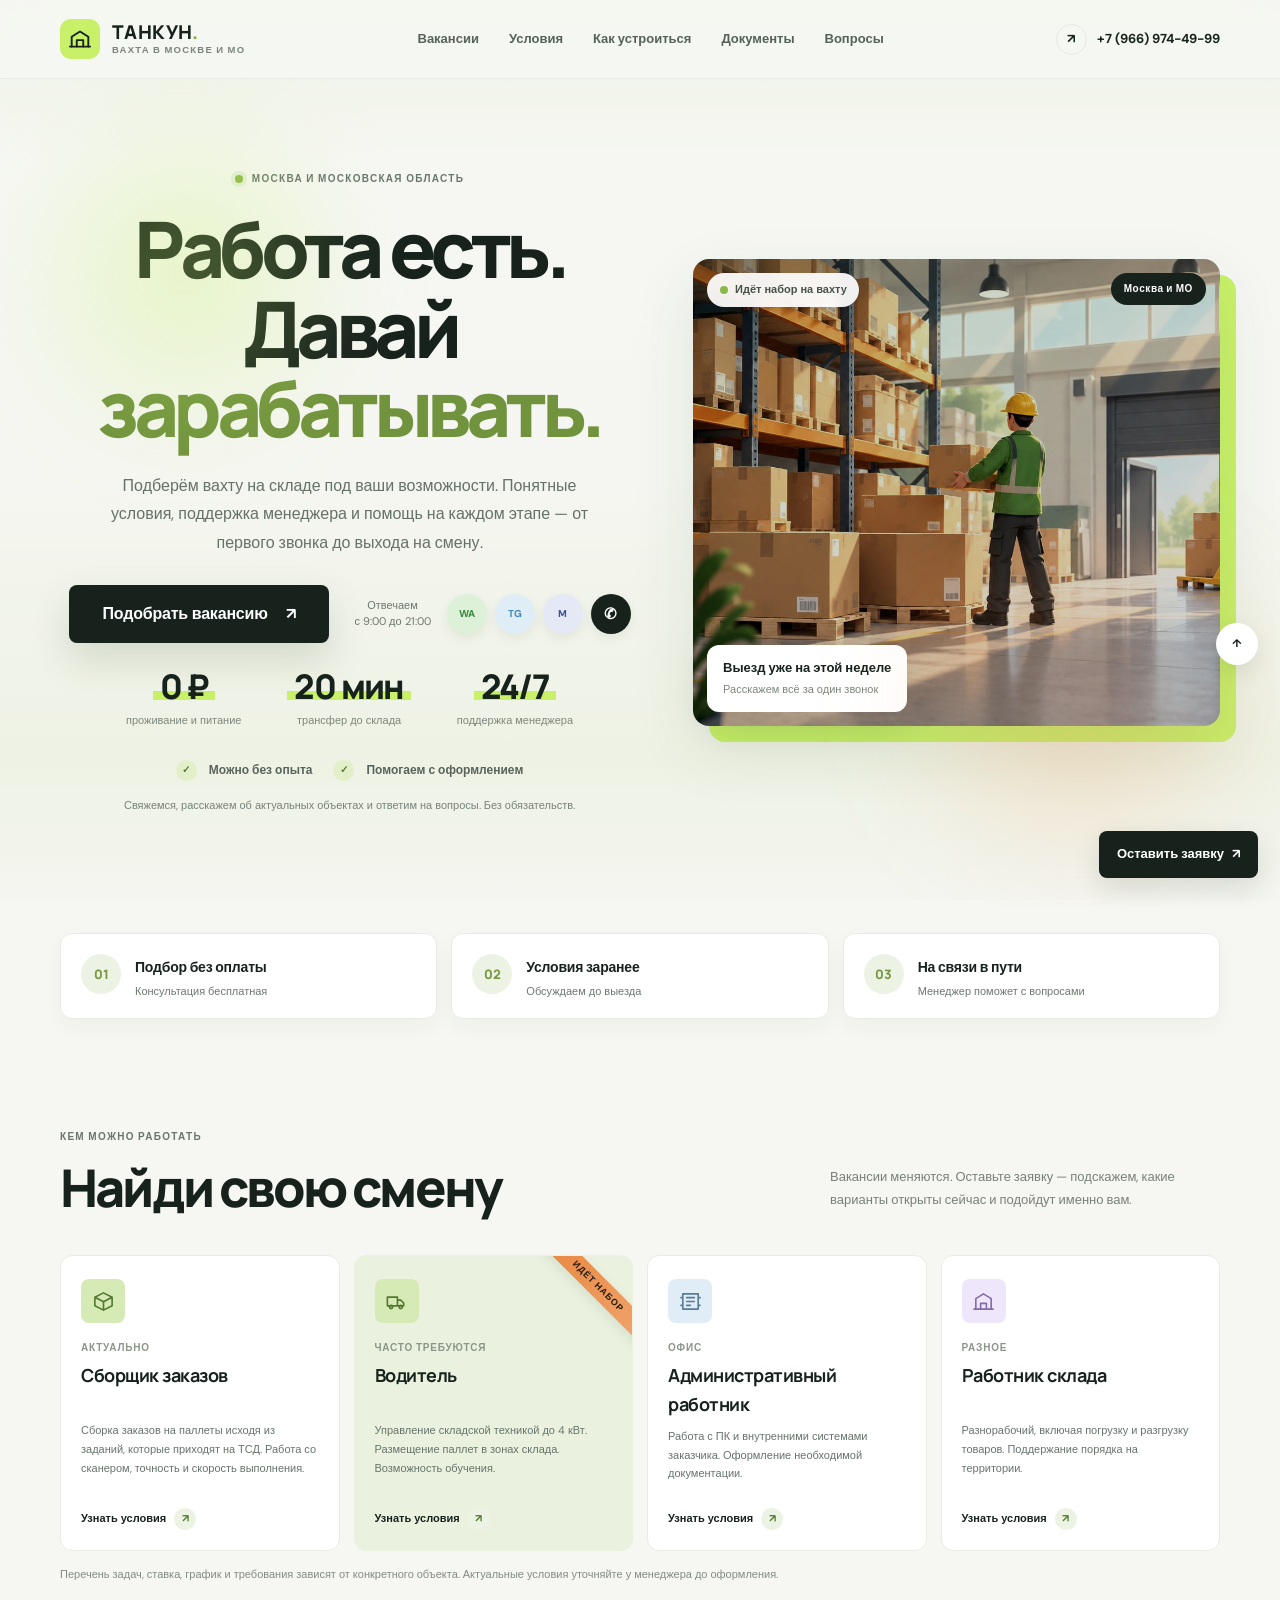
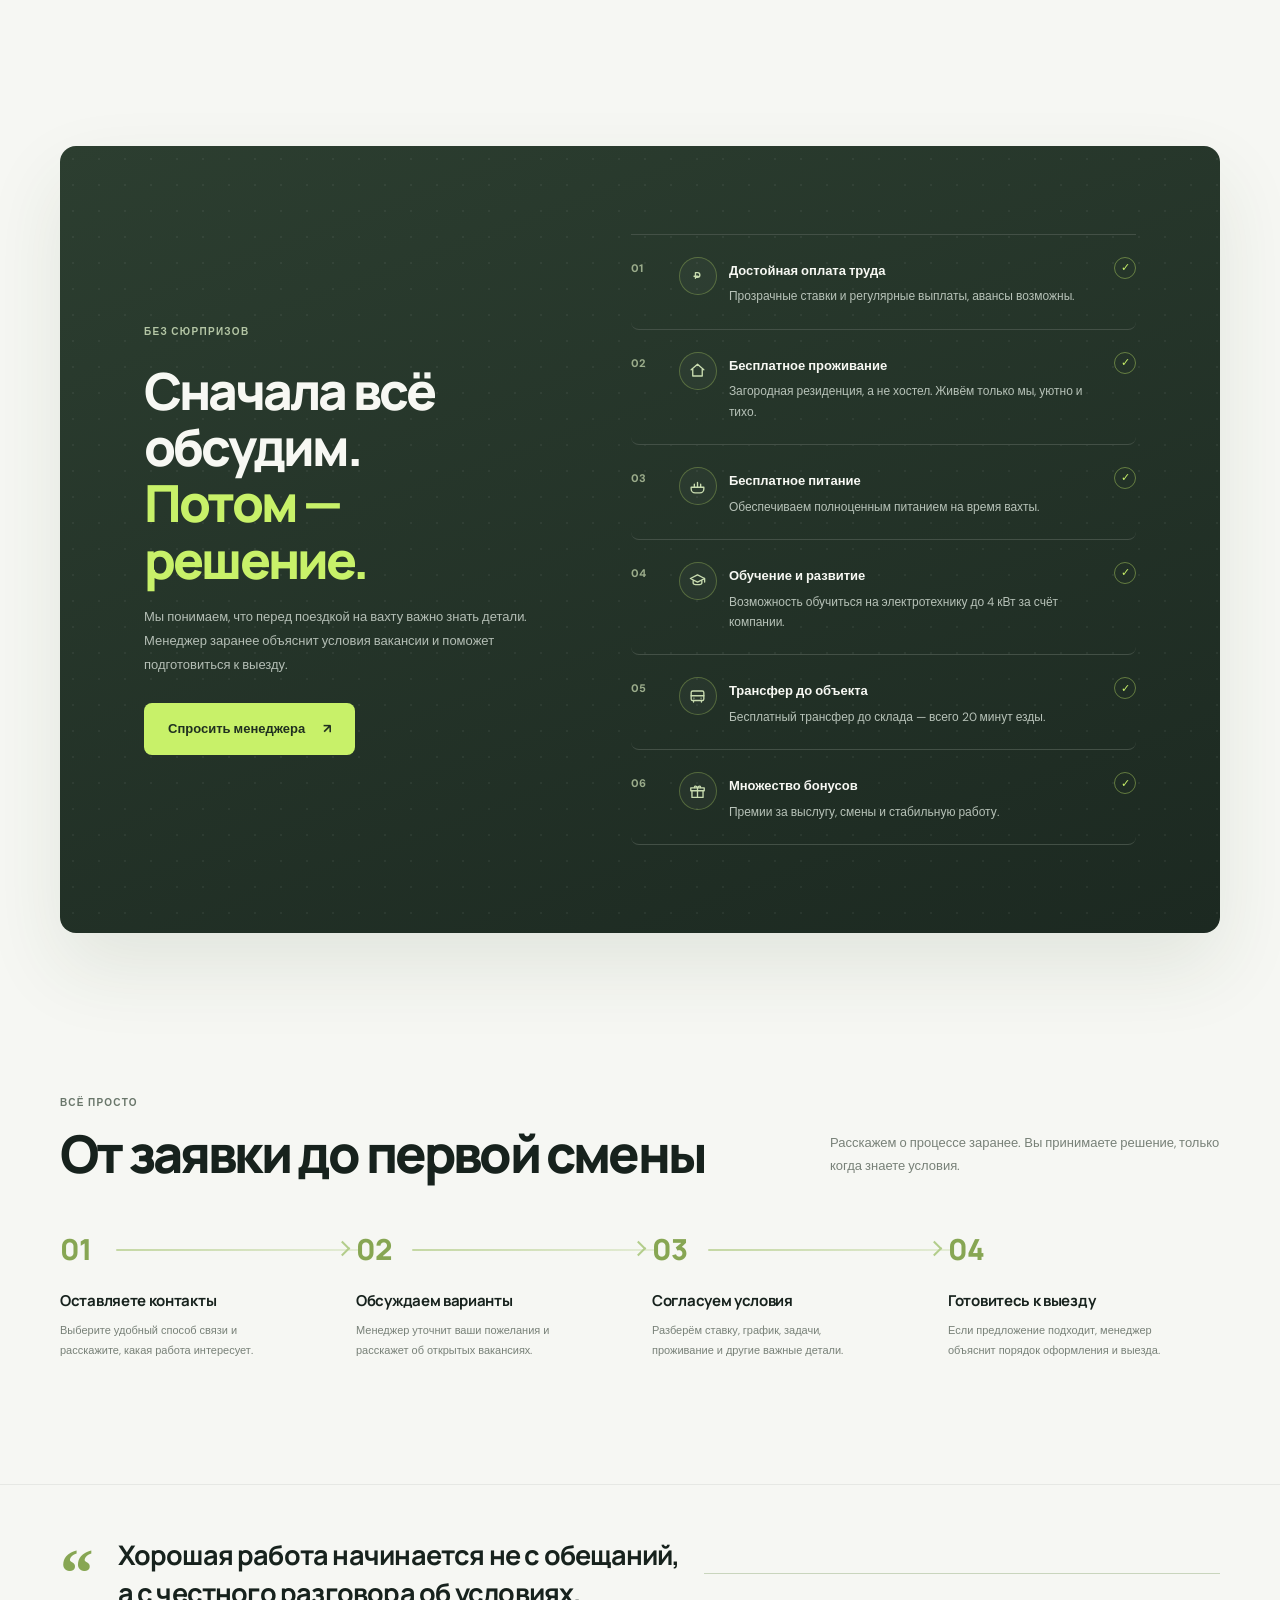
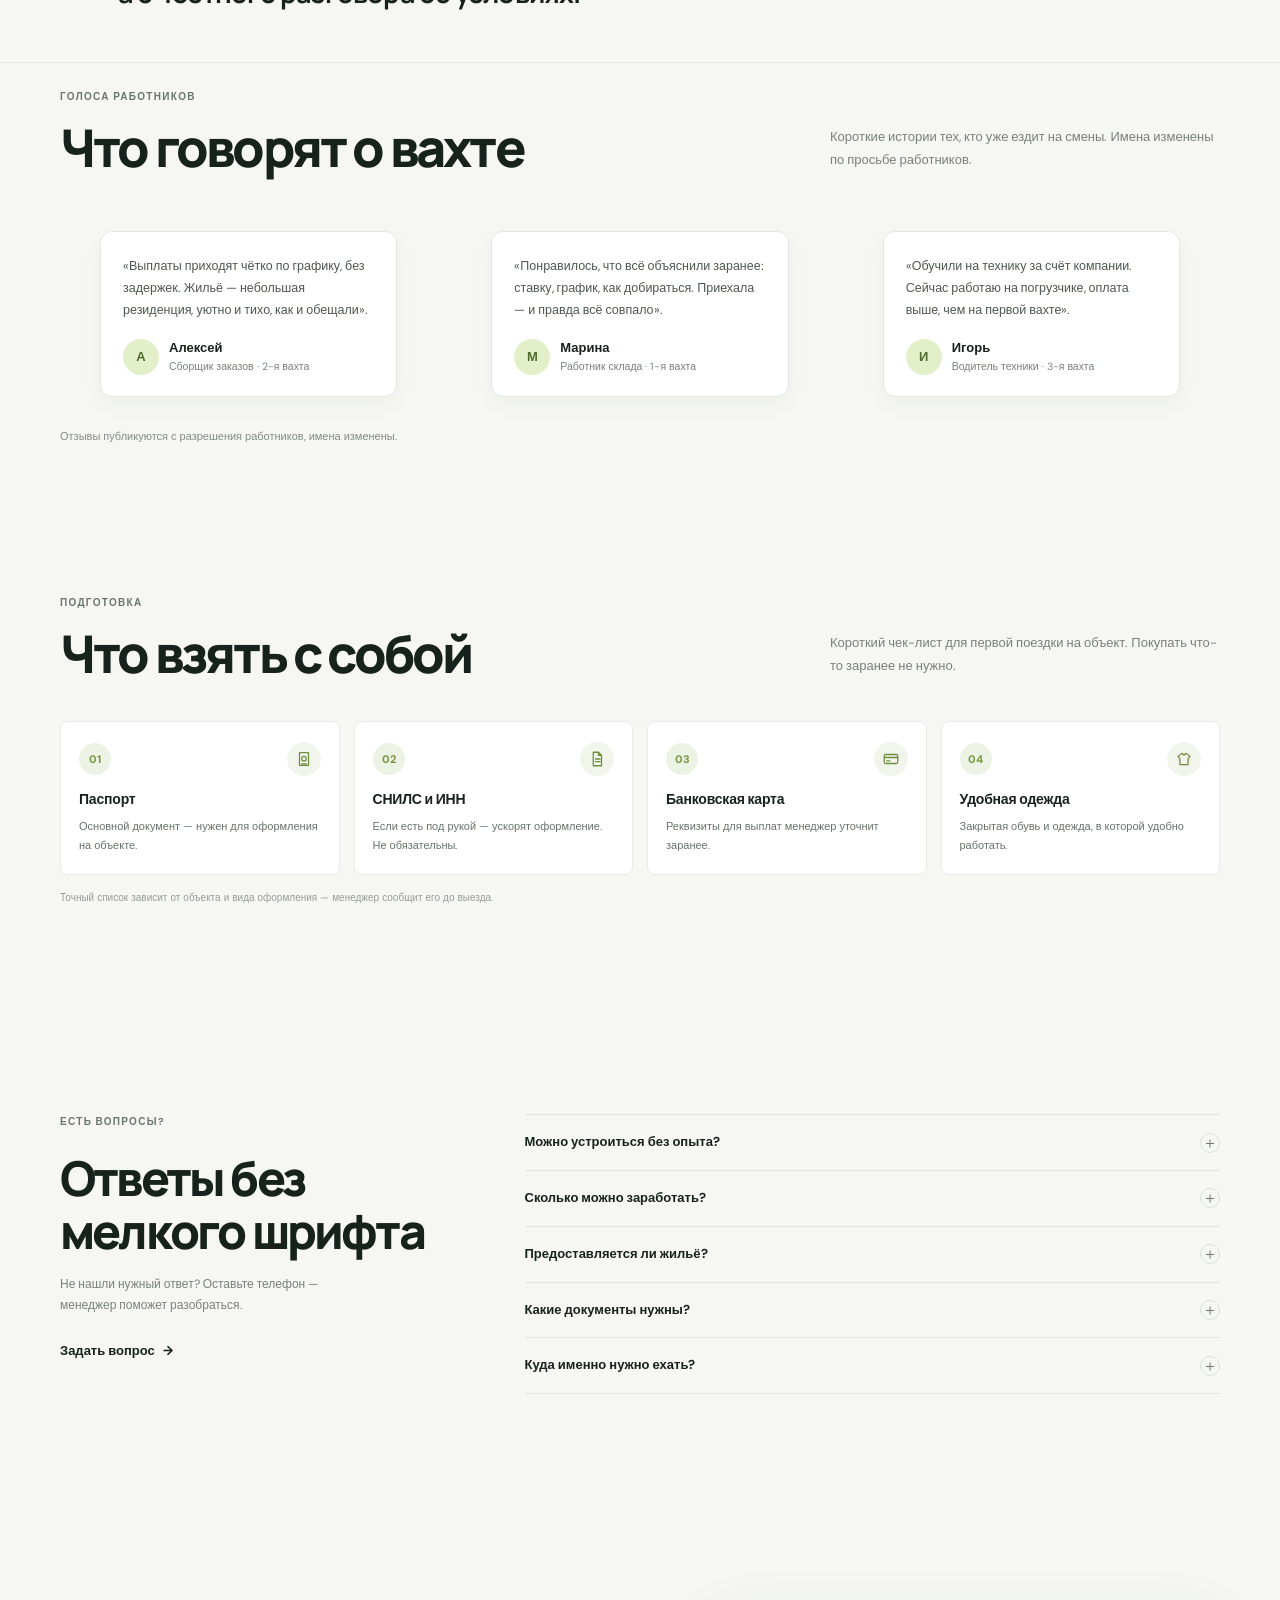
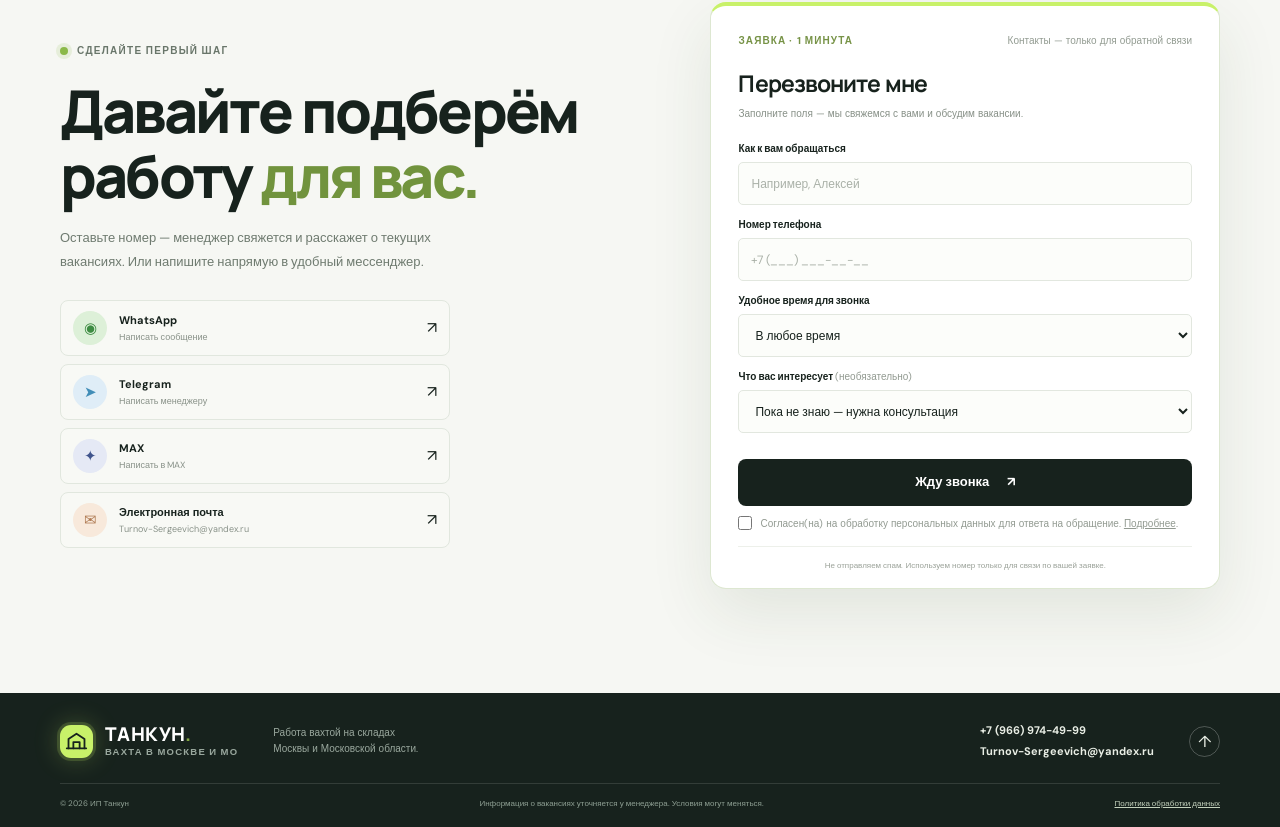
==== index.html @ 9c645d0c "Add files via upload" ====
<!doctype html>
<html lang="ru">
<head>
  <meta charset="utf-8">
  <meta name="viewport" content="width=device-width, initial-scale=1">
  <meta name="theme-color" content="#f6f7f3">
  <meta name="description" content="Работа вахтой на складах Москвы и Московской области. Узнайте актуальные вакансии, график и условия у менеджера.">
  <title>Работа вахтой на складах Москвы и области — ИП Танкун</title>
  <meta property="og:title" content="Работа вахтой на складах Москвы и области — ИП Танкун">
  <meta property="og:description" content="Подберём вахту на складе под ваши возможности. Понятные условия, поддержка менеджера. Оставьте заявку за минуту.">
  <meta property="og:image" content="img/polza-960.jpg">
  <meta property="og:type" content="website">
  <meta name="twitter:card" content="summary_large_image">
  <meta property="og:locale" content="ru_RU">
  <link rel="preconnect" href="https://fonts.googleapis.com">
  <link rel="preconnect" href="https://fonts.gstatic.com" crossorigin>
  <link href="https://fonts.googleapis.com/css2?family=DM+Sans:wght@400;500;600;700;800&family=Manrope:wght@400;500;600;700;800&display=swap" rel="stylesheet">
  <link rel="icon" href="favicon.svg" type="image/svg+xml">
  <link rel="stylesheet" href="styles.css">
  <script src="config.js" defer></script>
  <script src="app.js" defer></script>
</head>
<body>
  <a class="skip-link" href="#main">Перейти к содержанию</a>
  <div class="offline-banner" id="offlineBanner" role="status" hidden>Нет подключения к интернету. Черновик заявки сохранится — проверьте связь.</div>
  <header class="site-header" id="top">
    <div class="wrap header-inner">
      <a class="brand" href="#top" aria-label="Танкун — главная"><span class="brand-mark" aria-hidden="true"><svg viewBox="0 0 36 36"><path d="M6.5 28.5V15L18 7.5 29.5 15v13.5"/><path d="M13.5 28.5v-9h9v9"/><path d="M4 28.5h28"/></svg></span><span><span class="brand-name">ТАНКУН<span class="brand-dot">.</span></span><small>Вахта в Москве и МО</small></span></a>
      <nav class="main-nav" id="mainNav" aria-label="Основное меню"><a href="#jobs">Вакансии</a><a href="#conditions">Условия</a><a href="#steps">Как устроиться</a><a href="#docs">Документы</a><a href="#faq">Вопросы</a><span class="nav-slide" aria-hidden="true"></span></nav>
      <a class="header-phone" data-contact="phoneLink" href="#apply"><span class="phone-icon" aria-hidden="true">↗</span><span data-contact="phoneText">Связаться с нами</span></a>
      <button class="menu-toggle" type="button" aria-label="Открыть меню" aria-expanded="false" aria-controls="mainNav"><span></span><span></span></button>
    </div>
  </header>

  <main id="main">
    <section class="hero section-pad">
      <div class="wrap hero-grid">
        <div class="hero-copy">
          <p class="eyebrow"><span class="live-dot"></span> Москва и Московская область</p>
          <h1>Работа есть.<br>Давай <span class="highlight">зарабатывать.</span></h1>
          <p class="hero-lede">Подберём вахту на складе под ваши возможности. Понятные условия, поддержка менеджера и помощь на каждом этапе — от первого звонка до выхода на смену.</p>
          <div class="hero-actions"><a class="button button-dark hero-cta" href="#apply">Подобрать вакансию <span aria-hidden="true">↗</span></a><div class="hero-quick"><span class="quick-caption">Отвечаем<br>с 9:00 до 21:00</span><div class="quick-icons"><a class="quick-btn quick-wa" data-contact="whatsappLink" href="#apply" target="_blank" rel="noopener" aria-label="Написать в WhatsApp">WA</a><a class="quick-btn quick-tg" data-contact="telegramLink" href="#apply" target="_blank" rel="noopener" aria-label="Написать в Telegram">TG</a><a class="quick-btn quick-max" data-contact="maxLink" href="#apply" target="_blank" rel="noopener" aria-label="Написать в MAX">M</a><a class="quick-btn quick-phone" data-contact="phoneLink" href="#apply" aria-label="Позвонить">✆</a></div></div></div>
          <div class="hero-stats" role="list"><span class="stat" role="listitem"><b>0 ₽</b><small>проживание и питание</small></span><span class="stat" role="listitem"><b>20 мин</b><small>трансфер до склада</small></span><span class="stat" role="listitem"><b>24/7</b><small>поддержка менеджера</small></span></div>
          <div class="hero-points"><span><i aria-hidden="true">✓</i> Можно без опыта</span><span><i aria-hidden="true">✓</i> Помогаем с оформлением</span></div>
          <div class="hero-note">Свяжемся, расскажем об актуальных объектах и ответим на вопросы. Без обязательств.</div>
        </div>
        <div class="hero-art" aria-label="Фото склада">
          <img src="img/polza-960.jpg" alt="Склад и рабочая зона" width="960" height="850" loading="eager">
          <span class="art-chip"><i aria-hidden="true"></i> Идёт набор на вахту</span>
          <span class="art-tag">Москва и МО</span>
          <span class="art-card"><b>Выезд уже на этой неделе</b><small>Расскажем всё за один звонок</small></span>
        </div>
      </div>
    </section>

    <section class="trust-strip" aria-label="Важная информация"><div class="wrap trust-grid">
      <article class="trust-card"><span class="trust-no">01</span><div class="trust-body"><b>Подбор без оплаты</b><small>Консультация бесплатная</small></div></article>
      <article class="trust-card"><span class="trust-no">02</span><div class="trust-body"><b>Условия заранее</b><small>Обсуждаем до выезда</small></div></article>
      <article class="trust-card"><span class="trust-no">03</span><div class="trust-body"><b>На связи в пути</b><small>Менеджер поможет с вопросами</small></div></article>
    </div></section>

    <section class="jobs section-pad" id="jobs"><div class="wrap"><div class="section-heading reveal"><div><p class="eyebrow">Кем можно работать</p><h2>Найди свою смену</h2></div><p>Вакансии меняются. Оставьте заявку — подскажем, какие варианты открыты сейчас и подойдут именно вам.</p></div>
      <div class="job-grid">
        <article class="job-card reveal"><div class="job-icon icon-green"><svg viewBox="0 0 24 24" aria-hidden="true"><path d="M3 7.5 12 3l9 4.5v9L12 21l-9-4.5zM3 7.5l9 4.8 9-4.8M12 12.3V21"/></svg></div><span class="job-label">Актуально</span><h3>Сборщик заказов</h3><p>Сборка заказов на паллеты исходя из заданий, которые приходят на ТСД. Работа со сканером, точность и скорость выполнения.</p><a href="#apply" class="job-link">Узнать условия <span aria-hidden="true">↗</span></a></article>
        <article class="job-card job-featured reveal"><span class="job-ribbon" aria-hidden="true">Идёт набор</span><div class="job-icon icon-green"><svg viewBox="0 0 24 24" aria-hidden="true"><path d="M2.5 7.5H13v9H2.5zM13 10.5h3.4l3.1 3.1v2.9H13"/><circle cx="6.3" cy="17.7" r="1.7"/><circle cx="16.4" cy="17.7" r="1.7"/></svg></div><span class="job-label">Часто требуются</span><h3>Водитель</h3><p>Управление складской техникой до 4 кВт. Размещение паллет в зонах склада. Возможность обучения.</p><a href="#apply" class="job-link">Узнать условия <span aria-hidden="true">↗</span></a></article>
        <article class="job-card reveal"><div class="job-icon icon-blue"><svg viewBox="0 0 24 24" aria-hidden="true"><path d="M4 4h16v16H4zM8 8h8M8 12h8M8 16h4M2 8h2M2 16h2M20 8h2M20 16h2"/></svg></div><span class="job-label">Офис</span><h3>Административный работник</h3><p>Работа с ПК и внутренними системами заказчика. Оформление необходимой документации.</p><a href="#apply" class="job-link">Узнать условия <span aria-hidden="true">↗</span></a></article>
        <article class="job-card reveal"><div class="job-icon icon-lilac"><svg viewBox="0 0 24 24" aria-hidden="true"><path d="M4 20V9l8-5 8 5v11M2 20h20M9 20v-6h6v6"/></svg></div><span class="job-label">Разное</span><h3>Работник склада</h3><p>Разнорабочий, включая погрузку и разгрузку товаров. Поддержание порядка на территории.</p><a href="#apply" class="job-link">Узнать условия <span aria-hidden="true">↗</span></a></article>
      </div><p class="fine-print">Перечень задач, ставка, график и требования зависят от конкретного объекта. Актуальные условия уточняйте у менеджера до оформления.</p>
    </div></section>

    <section class="conditions section-pad" id="conditions"><div class="wrap conditions-grid"><div class="conditions-copy"><p class="eyebrow">Без сюрпризов</p><h2>Сначала всё обсудим.<br><span class="highlight">Потом — решение.</span></h2><p>Мы понимаем, что перед поездкой на вахту важно знать детали. Менеджер заранее объяснит условия вакансии и поможет подготовиться к выезду.</p><a class="button button-light" href="#apply">Спросить менеджера <span aria-hidden="true">↗</span></a></div><div class="conditions-list reveal"><div class="condition-row"><span class="condition-number">01</span><span class="condition-ic" aria-hidden="true"><svg viewBox="0 0 24 24"><path d="M9.4 15.6V8.4h2.7a2.9 2.9 0 0 1 0 5.8H9.4M7.6 13h4.9"/></svg></span><div><b>Достойная оплата труда</b><p>Прозрачные ставки и регулярные выплаты, авансы возможны.</p></div><span class="condition-check">✓</span></div><div class="condition-row"><span class="condition-number">02</span><span class="condition-ic" aria-hidden="true"><svg viewBox="0 0 24 24"><path d="M4 11 12 4l8 7M6 10v9h12v-9"/></svg></span><div><b>Бесплатное проживание</b><p>Загородная резиденция, а не хостел. Живём только мы, уютно и тихо.</p></div><span class="condition-check">✓</span></div><div class="condition-row"><span class="condition-number">03</span><span class="condition-ic" aria-hidden="true"><svg viewBox="0 0 24 24"><path d="M4 13h16v2a5 5 0 0 1-5 5H9a5 5 0 0 1-5-5zM8 13V9M12 13V7M16 13V9"/></svg></span><div><b>Бесплатное питание</b><p>Обеспечиваем полноценным питанием на время вахты.</p></div><span class="condition-check">✓</span></div><div class="condition-row"><span class="condition-number">04</span><span class="condition-ic" aria-hidden="true"><svg viewBox="0 0 24 24"><path d="M3 9.5 12 5l9 4.5-9 4.5zM6.5 11.5V15c0 1.2 2.5 2.3 5.5 2.3s5.5-1.1 5.5-2.3v-3.5M21 9.5V14"/></svg></span><div><b>Обучение и развитие</b><p>Возможность обучиться на электротехнику до 4 кВт за счёт компании.</p></div><span class="condition-check">✓</span></div><div class="condition-row"><span class="condition-number">05</span><span class="condition-ic" aria-hidden="true"><svg viewBox="0 0 24 24"><rect x="4" y="5" width="16" height="12" rx="2"/><path d="M4 11h16M7 17v2M17 17v2M7.5 14h.01M16.5 14h.01"/></svg></span><div><b>Трансфер до объекта</b><p>Бесплатный трансфер до склада — всего 20 минут езды.</p></div><span class="condition-check">✓</span></div><div class="condition-row"><span class="condition-number">06</span><span class="condition-ic" aria-hidden="true"><svg viewBox="0 0 24 24"><path d="M5 11h14v8.5H5zM3.5 7.5h17V11h-17zM12 7.5V19.5M8.5 7.5C7.2 5 10.5 4 12 7.5M15.5 7.5C16.8 5 13.5 4 12 7.5"/></svg></span><div><b>Множество бонусов</b><p>Премии за выслугу, смены и стабильную работу.</p></div><span class="condition-check">✓</span></div></div></div></section>

    <section class="steps section-pad" id="steps"><div class="wrap"><div class="section-heading reveal"><div><p class="eyebrow">Всё просто</p><h2>От заявки до первой смены</h2></div><p>Расскажем о процессе заранее. Вы принимаете решение, только когда знаете условия.</p></div><div class="steps-grid"><article class="reveal"><span class="step-no">01</span><h3>Оставляете контакты</h3><p>Выберите удобный способ связи и расскажите, какая работа интересует.</p></article><article class="reveal"><span class="step-no">02</span><h3>Обсуждаем варианты</h3><p>Менеджер уточнит ваши пожелания и расскажет об открытых вакансиях.</p></article><article class="reveal"><span class="step-no">03</span><h3>Согласуем условия</h3><p>Разберём ставку, график, задачи, проживание и другие важные детали.</p></article><article class="reveal"><span class="step-no">04</span><h3>Готовитесь к выезду</h3><p>Если предложение подходит, менеджер объяснит порядок оформления и выезда.</p></article></div></div></section>

    <section class="quote-band"><div class="wrap quote-inner reveal"><span class="quote-mark">“</span><p>Хорошая работа начинается не с обещаний,<br>а с честного разговора об условиях.</p><span class="quote-line"></span></div></section>

    <section class="reviews" id="reviews"><div class="wrap"><div class="section-heading reveal"><div><p class="eyebrow">Голоса работников</p><h2>Что говорят о вахте</h2></div><p>Короткие истории тех, кто уже ездит на смены. Имена изменены по просьбе работников.</p></div>
      <div class="review-grid">
        <figure class="review-card reveal"><blockquote>«Выплаты приходят чётко по графику, без задержек. Жильё — небольшая резиденция, уютно и тихо, как и обещали».</blockquote><figcaption><span class="review-ava" aria-hidden="true">А</span><span><b>Алексей</b><small>Сборщик заказов · 2-я вахта</small></span></figcaption></figure>
        <figure class="review-card reveal"><blockquote>«Понравилось, что всё объяснили заранее: ставку, график, как добираться. Приехала — и правда всё совпало».</blockquote><figcaption><span class="review-ava" aria-hidden="true">М</span><span><b>Марина</b><small>Работник склада · 1-я вахта</small></span></figcaption></figure>
        <figure class="review-card reveal"><blockquote>«Обучили на технику за счёт компании. Сейчас работаю на погрузчике, оплата выше, чем на первой вахте».</blockquote><figcaption><span class="review-ava" aria-hidden="true">И</span><span><b>Игорь</b><small>Водитель техники · 3-я вахта</small></span></figcaption></figure>
      </div>
      <p class="fine-print">Отзывы публикуются с разрешения работников, имена изменены.</p>
    </div></section>

    <section class="docs section-pad" id="docs"><div class="wrap"><div class="section-heading reveal"><div><p class="eyebrow">Подготовка</p><h2>Что взять с собой</h2></div><p>Короткий чек-лист для первой поездки на объект. Покупать что-то заранее не нужно.</p></div>
      <div class="docs-grid">
        <article class="doc-item reveal"><div class="doc-head"><span class="doc-no">01</span><span class="doc-ic" aria-hidden="true"><svg viewBox="0 0 24 24"><path d="M6 3.5h12v17H6zM12 8.5a3 3 0 1 0 0 6 3 3 0 0 0 0-6M9 18.5h6"/></svg></span></div><b>Паспорт</b><p>Основной документ — нужен для оформления на объекте.</p></article>
        <article class="doc-item reveal"><div class="doc-head"><span class="doc-no">02</span><span class="doc-ic" aria-hidden="true"><svg viewBox="0 0 24 24"><path d="M7 3h7l4 4v14H7zM14 3v4h4M10 12h6M10 15.5h6"/></svg></span></div><b>СНИЛС и ИНН</b><p>Если есть под рукой — ускорят оформление. Не обязательны.</p></article>
        <article class="doc-item reveal"><div class="doc-head"><span class="doc-no">03</span><span class="doc-ic" aria-hidden="true"><svg viewBox="0 0 24 24"><rect x="3" y="6" width="18" height="12" rx="2"/><path d="M3 10h18M6.5 14.5h4"/></svg></span></div><b>Банковская карта</b><p>Реквизиты для выплат менеджер уточнит заранее.</p></article>
        <article class="doc-item reveal"><div class="doc-head"><span class="doc-no">04</span><span class="doc-ic" aria-hidden="true"><svg viewBox="0 0 24 24"><path d="M9 4.5 12 6.5l3-2L20 8.5 17.5 11.5V19.5H6.5V11.5L4 8.5z"/></svg></span></div><b>Удобная одежда</b><p>Закрытая обувь и одежда, в которой удобно работать.</p></article>
      </div><p class="docs-note">Точный список зависит от объекта и вида оформления — менеджер сообщит его до выезда.</p>
    </div></section>

    <section class="faq section-pad" id="faq"><div class="wrap faq-grid"><div class="faq-intro reveal"><p class="eyebrow">Есть вопросы?</p><h2>Ответы без мелкого шрифта</h2><p>Не нашли нужный ответ? Оставьте телефон — менеджер поможет разобраться.</p><a class="text-link" href="#apply">Задать вопрос <span aria-hidden="true">→</span></a></div><div class="faq-list">
      <details><summary>Можно устроиться без опыта?<span class="faq-plus"></span></summary><p>Для ряда складских вакансий опыт не обязателен. Требования зависят от позиции и объекта — менеджер подскажет актуальные варианты.</p></details>
      <details><summary>Сколько можно заработать?<span class="faq-plus"></span></summary><p>Доход зависит от вакансии, количества смен, графика и условий объекта. Перед оформлением попросите менеджера назвать ставку, порядок расчёта и возможные удержания.</p></details>
      <details><summary>Предоставляется ли жильё?<span class="faq-plus"></span></summary><p>Условия проживания отличаются на разных объектах. Уточните наличие жилья, стоимость и бытовые условия до согласия на вакансию.</p></details>
      <details><summary>Какие документы нужны?<span class="faq-plus"></span></summary><p>Список документов зависит от вида оформления и работодателя на объекте. Менеджер сообщит требования заранее — не отправляйте сканы документов неизвестным контактам.</p></details>
      <details><summary>Куда именно нужно ехать?<span class="faq-plus"></span></summary><p>Работа предлагается на складах Москвы и Московской области. Точный адрес, транспорт и место сбора сообщат до выезда.</p></details>
    </div></div></section>

    <section class="apply section-pad" id="apply"><div class="wrap apply-grid"><div class="apply-copy"><p class="eyebrow"><span class="live-dot"></span> Сделайте первый шаг</p><h2>Давайте подберём<br>работу <span class="highlight">для вас.</span></h2><p>Оставьте номер — менеджер свяжется и расскажет о текущих вакансиях. Или напишите напрямую в удобный мессенджер.</p><div class="direct-links"><a class="direct-link" data-contact="whatsappLink" href="#apply" target="_blank" rel="noopener"><span class="direct-icon whatsapp-icon" aria-hidden="true">◉</span><span><b>WhatsApp</b><small>Написать сообщение</small></span><span class="direct-arrow" aria-hidden="true">↗</span></a><a class="direct-link" data-contact="telegramLink" href="#apply" target="_blank" rel="noopener"><span class="direct-icon telegram-icon" aria-hidden="true">➤</span><span><b>Telegram</b><small>Написать менеджеру</small></span><span class="direct-arrow" aria-hidden="true">↗</span></a><a class="direct-link" data-contact="maxLink" href="#apply" target="_blank" rel="noopener"><span class="direct-icon max-icon" aria-hidden="true">✦</span><span><b>MAX</b><small>Написать в MAX</small></span><span class="direct-arrow" aria-hidden="true">↗</span></a><a class="direct-link" data-contact="emailLink" href="#apply"><span class="direct-icon email-icon" aria-hidden="true">✉</span><span><b>Электронная почта</b><small data-contact="emailText">Задать вопрос письмом</small></span><span class="direct-arrow" aria-hidden="true">↗</span></a></div></div>
      <div class="form-card"><div class="form-card-head"><span class="form-step">ЗАЯВКА · 1 МИНУТА</span><span class="secure-mark">Контакты — только для обратной связи</span></div><h3>Перезвоните мне</h3><p class="form-intro">Заполните поля — мы свяжемся с вами и обсудим вакансии.</p>
        <form id="leadForm" novalidate>
          <div class="honeypot" aria-hidden="true"><label for="website">Оставьте поле пустым</label><input id="website" name="website" tabindex="-1" autocomplete="off"></div>
          <label for="candidateName">Как к вам обращаться</label><input id="candidateName" name="name" type="text" placeholder="Например, Алексей" autocomplete="name" maxlength="80" required>
          <label for="candidatePhone">Номер телефона</label><input id="candidatePhone" name="phone" type="tel" placeholder="+7 (___) ___-__-__" autocomplete="tel" inputmode="tel" maxlength="24" required>
          <label for="candidateTime">Удобное время для звонка</label><select id="candidateTime" name="time"><option value="">В любое время</option><option>Утром (9:00–12:00)</option><option>Днём (12:00–18:00)</option><option>Вечером (18:00–21:00)</option></select>
          <label for="candidateJob">Что вас интересует <span>(необязательно)</span></label><select id="candidateJob" name="job"><option value="">Пока не знаю — нужна консультация</option><option>Сборщик заказов</option><option>Водитель</option><option>Административный работник</option><option>Работник склада</option><option>Другая вакансия</option></select>
          <div class="form-error" id="formError" role="alert" aria-live="polite"></div>
          <button class="button button-dark submit-button" type="submit">Жду звонка <span aria-hidden="true">↗</span></button>
          <label class="consent-check"><input type="checkbox" name="consent" required><span>Согласен(на) на обработку персональных данных для ответа на обращение. <a href="privacy.html" target="_blank" rel="noopener">Подробнее</a>.</span></label>
        </form><div class="form-success" id="formSuccess" role="status" tabindex="-1" hidden><span class="success-check" aria-hidden="true"><svg viewBox="0 0 28 28"><circle cx="14" cy="14" r="12"/><path d="M8.5 14.5 12 18l7.5-8"/></svg></span><h3>Спасибо за заявку!</h3><p>Заявка принята, менеджер свяжется с вами. При желании можете сразу связаться с нами удобным способом.</p><div class="success-actions"><a class="button button-dark" id="successWhatsApp" href="#apply" target="_blank" rel="noopener">Отправить в WhatsApp <span aria-hidden="true">↗</span></a><a class="text-link" id="successEmail" href="#apply">Отправить по почте <span aria-hidden="true">→</span></a></div></div>
        <div class="form-footnote">Не отправляем спам. Используем номер только для связи по вашей заявке.</div></div>
    </div></section>
  </main>
  <footer class="footer"><div class="wrap footer-main"><a class="brand footer-brand" href="#top"><span class="brand-mark"><svg viewBox="0 0 36 36" aria-hidden="true"><path d="M6.5 28.5V15L18 7.5 29.5 15v13.5"/><path d="M13.5 28.5v-9h9v9"/><path d="M4 28.5h28"/></svg></span><span><span class="brand-name">ТАНКУН<span class="brand-dot">.</span></span><small>Вахта в Москве и МО</small></span></a><p>Работа вахтой на складах<br>Москвы и Московской области.</p><div class="footer-contacts"><span class="footer-contact-row"><a data-contact="phoneLink" href="#apply"><span data-contact="phoneText">Связаться с нами</span></a><button type="button" class="copy-btn" data-copy="phone" hidden aria-label="Скопировать телефон">Копировать</button></span><span class="footer-contact-row"><a data-contact="emailLink" href="#apply"><span data-contact="emailText">Написать нам</span></a><button type="button" class="copy-btn" data-copy="email" hidden aria-label="Скопировать адрес почты">Копировать</button></span></div><a class="back-top" href="#top" aria-label="Наверх">↑</a></div><div class="wrap footer-bottom"><span>© <span id="year"></span> ИП Танкун</span><span>Информация о вакансиях уточняется у менеджера. Условия могут меняться.</span><a href="privacy.html">Политика обработки данных</a></div></footer>
  <nav class="mobile-bar" aria-label="Быстрая связь"><a data-contact="whatsappLink" href="#apply" target="_blank" rel="noopener" aria-label="Написать в WhatsApp">WA</a><a data-contact="maxLink" href="#apply" target="_blank" rel="noopener" aria-label="Написать в MAX">MAX</a><a class="mobile-call" href="#apply">Оставить заявку <span aria-hidden="true">↗</span></a><a data-contact="telegramLink" href="#apply" target="_blank" rel="noopener" aria-label="Написать в Telegram">TG</a></nav>
  <aside class="float-widget" aria-label="Быстрые действия"><a class="float-btn float-top" href="#top" aria-label="Наверх">↑</a><a class="float-btn float-wa" data-float="whatsapp" data-contact="whatsappLink" href="#apply" target="_blank" rel="noopener" aria-label="Написать в WhatsApp">WA</a><a class="float-btn float-tg" data-float="telegram" data-contact="telegramLink" href="#apply" target="_blank" rel="noopener" aria-label="Написать в Telegram">TG</a><a class="float-btn float-max" data-float="max" data-contact="maxLink" href="#apply" target="_blank" rel="noopener" aria-label="Написать в MAX">MAX</a><a class="float-cta" href="#apply">Оставить заявку <span aria-hidden="true">↗</span></a></aside>
</body>
</html>
---- styles.css ----
:root{--ink:#17221d;--muted:#68736c;--paper:#f6f7f3;--white:#fff;--line:#e3e8e0;--green:#c8f169;--green-deep:#426625;--orange:#f1a46d;--blue:#a7c7e8;--lilac:#cfb8f4;--font:'DM Sans',Arial,sans-serif;--display:'Manrope','DM Sans',Arial,sans-serif;--wrap:1160px;--r-s:8px;--r-m:12px;--r-l:16px;--sec:104px;--shadow-sm:0 8px 22px #1e30210a;--shadow-md:0 16px 36px #1e302114;--shadow-lg:0 24px 64px #2c442119}
*{box-sizing:border-box}html{scroll-behavior:smooth;scroll-padding-top:88px}:focus-visible{outline:2px solid #5f7f3a;outline-offset:2px;border-radius:2px}body{margin:0;background:#f6f7f3 linear-gradient(180deg,#edf2e2 0%,#f6f7f3 18%,#f5f6f1 52%,#eef2e4 84%,#f4f5f0 100%) fixed;color:var(--ink);font-family:var(--font);font-size:16px;line-height:1.6;-webkit-font-smoothing:antialiased}a{color:inherit;text-decoration:none}button,input,select{font:inherit}.wrap{width:min(calc(100% - 56px),var(--wrap));margin-inline:auto}.skip-link{position:absolute;top:-100px;left:12px;background:#fff;padding:12px;z-index:99}.skip-link:focus{top:12px}.site-header{position:sticky;z-index:20;top:0;background:rgba(246,247,243,.93);backdrop-filter:blur(14px);border-bottom:1px solid rgba(23,34,29,.06)}.header-inner{height:78px;display:flex;align-items:center;justify-content:space-between;gap:30px}.brand{display:inline-flex;align-items:center;gap:10px;font:800 21px/1 var(--display);letter-spacing:-1.2px;flex:none}.brand>span:last-child{display:flex;flex-direction:column}.brand small{margin-top:5px;color:var(--muted);font:500 9px/1 var(--font);letter-spacing:.09em;text-transform:uppercase}.brand-dot{color:#83a642}.brand-mark{width:38px;height:38px;display:grid;place-items:center;border-radius:12px;background:var(--green)}.brand-mark svg{width:29px;fill:var(--ink)}.main-nav{display:flex;gap:30px;color:#566159;font-size:13px;font-weight:600;position:relative}.main-nav a:hover,.text-link:hover{color:#668a38}.header-phone{display:flex;align-items:center;gap:10px;font-size:13px;font-weight:700}.phone-icon{width:31px;height:31px;border:1px solid var(--line);border-radius:50%;display:grid;place-items:center}.menu-toggle{display:none}.section-pad{padding:var(--sec) 0}.hero{padding:82px 0 83px;overflow:hidden}.hero-grid{display:grid;grid-template-columns:1fr .91fr;gap:54px;align-items:center}.hero-copy{padding:10px 0}.eyebrow{display:flex;align-items:center;gap:9px;color:#69766a;text-transform:uppercase;letter-spacing:.13em;font-size:10px;font-weight:800;margin:0 0 22px}.live-dot{width:8px;height:8px;border-radius:50%;background:#8bb949;box-shadow:0 0 0 4px rgba(139,185,73,.15)}h1,h2,h3,p{margin-top:0}h1,h2,h3{font-family:var(--display)}h1{font-size:clamp(49px,6.2vw,78px);line-height:1.02;letter-spacing:-5.5px;font-weight:800;margin:0 0 24px} .highlight{color:#71933d}.hero-lede{max-width:500px;color:#667168;font-size:16px;line-height:1.8;margin:0 0 27px}.hero-actions{display:flex;align-items:center;gap:25px;flex-wrap:wrap}.button{display:inline-flex;min-height:52px;align-items:center;justify-content:center;gap:18px;padding:0 24px;border-radius:var(--r-s);border:0;font-weight:700;font-size:13px;transition:transform .2s,background .2s;cursor:pointer}.button:hover{transform:translateY(-2px)}.button-dark{background:var(--ink);color:#fff}.button-dark:hover{background:#314238}.text-link{font-size:13px;font-weight:700}.text-link span{padding-left:5px}.hero-points{display:flex;gap:21px;flex-wrap:wrap;margin-top:30px;color:#58635b;font-size:12px;font-weight:600}.hero-points i{font-style:normal;color:#67893c;margin-right:5px}.hero-note{font-size:11px;color:#77827a;margin-top:16px}.hero-art{background:#e9eee4;border-radius:10px;padding:20px 21px 17px;position:relative;min-height:460px;isolation:isolate}.art-topline{display:flex;justify-content:space-between;align-items:center;color:#788278;font-size:9px;font-weight:800;letter-spacing:.11em}.art-status{background:#fff;padding:6px 10px;border-radius:30px;color:#596353;letter-spacing:0;font-size:10px}.art-status i{display:inline-block;width:6px;height:6px;border-radius:50%;background:#88bd50;margin-right:5px}.warehouse-scene{height:336px;position:relative;overflow:hidden;border-radius:6px;margin-top:18px;background:linear-gradient(160deg,#dae6d8 0%,#e9ece3 60%,#d6ded4 100%)}.sun{position:absolute;width:170px;height:170px;border-radius:50%;background:#f1c67d;opacity:.86;right:37px;top:32px}.warehouse-building{position:absolute;right:0;bottom:54px;width:82%;height:182px;background:#c2d0c2;clip-path:polygon(9% 0,100% 0,100% 100%,0 100%,0 10%)}.roof{position:absolute;left:0;right:0;top:0;height:16px;background:#748878}.windows{position:absolute;left:13px;right:15px;top:33px;display:flex;gap:9px}.windows i{height:44px;flex:1;background:#a1b39f;border:4px solid #dae1d7}.loading-door{position:absolute;right:26px;bottom:0;width:86px;height:112px;background:#687b6d;border:8px solid #8fa18e}.shelf{position:absolute;z-index:2;left:20px;width:119px;height:115px;border-left:5px solid #657768;border-right:5px solid #657768;top:115px;display:flex;flex-direction:column;justify-content:space-between}.shelf:before,.shelf:after{content:'';position:absolute;left:-7px;right:-7px;height:5px;background:#657768}.shelf:before{top:0}.shelf:after{bottom:0}.shelf-a{left:20px}.shelf-b{left:153px;top:145px;transform:scale(.78);transform-origin:top left}.shelf i{position:relative;z-index:1;margin:0 7px;background:#c48c56;height:25px;box-shadow:25px 0 #d8ab70,55px 0 #b77d4c}.box{position:absolute;z-index:3;background:#bd8b55;border:2px solid rgba(94,64,39,.22);box-shadow:inset 0 9px rgba(255,255,255,.16)}.box-a{left:21px;bottom:59px;width:48px;height:43px}.box-b{left:75px;bottom:59px;width:52px;height:43px;background:#d2a46c}.box-c{left:245px;bottom:59px;width:44px;height:38px}.floor-line{position:absolute;height:52px;bottom:0;left:0;right:0;background:repeating-linear-gradient(165deg,#cdd5c9 0,#cdd5c9 2px,#d8dfd5 2px,#d8dfd5 14px)}.worker{position:absolute;z-index:4;bottom:49px;left:55%;width:78px;height:151px}.worker-head{position:absolute;width:28px;height:32px;background:#b8764f;border-radius:45% 45% 42% 42%;top:3px;left:27px}.worker-head:before{content:'';position:absolute;background:#e9bc50;width:37px;height:10px;left:-5px;top:-5px;border-radius:10px 10px 4px 4px}.worker-body{position:absolute;left:18px;top:32px;width:48px;height:72px;border-radius:13px 13px 5px 5px;background:#6c8b58;transform:skew(-4deg)}.worker-body:after{content:'';position:absolute;left:17px;top:0;height:60px;border-left:3px solid rgba(233,239,218,.65)}.worker-arm{position:absolute;z-index:2;left:0;top:42px;width:53px;height:13px;background:#b8764f;border-radius:10px;transform:rotate(-21deg)}.worker-leg{position:absolute;top:96px;width:17px;height:48px;border-radius:4px;background:#49584e}.leg-a{left:20px;transform:rotate(5deg)}.leg-b{left:44px;transform:rotate(-8deg)}.art-caption{position:relative;z-index:5;background:#fff;display:flex;align-items:center;gap:12px;padding:13px 14px;border-radius:7px;margin-top:-5px;box-shadow:0 12px 30px #1e302112}.caption-icon{width:34px;height:34px;border-radius:50%;background:var(--green);display:grid;place-items:center;font-size:18px}.art-caption b,.art-caption small{display:block}.art-caption b{font-size:12px}.art-caption small{font-size:10px;color:#879087;margin-top:2px}.caption-arrow{margin-left:auto;font-size:18px}.art-sticker{position:absolute;z-index:6;top:111px;right:-17px;width:84px;height:84px;display:grid;place-content:center;text-align:center;border-radius:50%;background:#f3b783;color:#4b372a;font:800 11px/1.35 var(--display);transform:rotate(10deg);box-shadow:0 4px 13px #373b2517}.section-heading{display:flex;justify-content:space-between;align-items:end;gap:50px;margin-bottom:39px}.section-heading .eyebrow{margin-bottom:14px}.section-heading h2,.conditions h2,.faq h2,.apply h2{font-size:clamp(34px,4.2vw,52px);line-height:1.1;letter-spacing:-2.8px;margin:0;font-weight:800}.section-heading>p{max-width:390px;margin:0 0 5px;color:#788178;font-size:13px;line-height:1.8}.jobs{padding-bottom:var(--sec)}.job-grid{display:grid;grid-template-columns:repeat(4,1fr);gap:14px}.job-card{position:relative;background:#fff;border:1px solid #e9ece5;border-radius:8px;padding:23px 20px 20px;min-height:248px;transition:transform .2s,box-shadow .2s}.job-card:hover{transform:translateY(-4px);box-shadow:var(--shadow-md)}.job-featured{background:#eaf2df;border-color:#eaf2df}.job-icon{height:42px;width:42px;display:grid;place-items:center;border-radius:10px;margin-bottom:17px}.job-icon svg{width:22px;stroke:currentColor;stroke-width:1.6;fill:none;stroke-linecap:round;stroke-linejoin:round}.icon-green{background:#d6eab6;color:#52792f}.icon-orange{background:#f9e5d5;color:#a76c3d}.icon-blue{background:#e0edf6;color:#5a7b98}.icon-lilac{background:#eee6fa;color:#856aa6}.job-label{font-size:9px;letter-spacing:.08em;text-transform:uppercase;color:#8b958a;font-weight:700}.job-card h3{font-size:18px;letter-spacing:-.5px;margin:5px 0 8px}.job-card p{font-size:11px;line-height:1.7;color:#67736b;margin:0 0 17px}.job-link{position:absolute;bottom:18px;font-size:11px;font-weight:700}.job-link span{margin-left:5px}.fine-print{margin:15px 0 0;font-size:10px;color:#959d94}.conditions{background:transparent;color:#f7f8f3;padding:58px 0}.conditions-grid{display:grid;grid-template-columns:.88fr 1.12fr;gap:90px;align-items:center;background:radial-gradient(rgba(255,255,255,.05) 1.2px,transparent 1.3px) 0 0/26px 26px,linear-gradient(160deg,#2c3e30,#1c2921);border-radius:var(--r-l);padding:88px 84px;box-shadow:0 34px 80px #2c442119;position:relative;overflow:hidden}.conditions-copy .eyebrow{color:#b4c6a5}.conditions h2{font-size:clamp(37px,4vw,53px);margin:0 0 18px}.conditions .highlight{color:var(--green)}.conditions-copy>p:not(.eyebrow){max-width:420px;color:#b4beb5;font-size:13px;line-height:1.85;margin:0 0 26px}.button-light{background:var(--green);color:#203020}.conditions-list{border-top:1px solid #435046}.condition-row{display:grid;grid-template-columns:36px 38px 1fr 22px;gap:12px;align-items:start;padding:18px 0;border-bottom:1px solid #435046}.condition-number{font-size:10px;color:#9bac8b;font-weight:800;padding-top:3px}.condition-ic{width:38px;height:38px;border-radius:50%;border:1px solid rgba(200,241,105,.28);display:grid;place-items:center;color:#c9dcb0;background:rgba(255,255,255,.03)}.condition-ic svg{width:19px;height:19px;fill:none;stroke:currentColor;stroke-width:1.7;stroke-linecap:round;stroke-linejoin:round}.condition-row b{font-size:13px}.condition-row p{margin:4px 0 0;color:#aeb9b0;font-size:11px;line-height:1.7}.condition-check{color:var(--green);font-size:14px}.steps{padding:var(--sec) 0 112px}.steps-grid{display:grid;grid-template-columns:repeat(4,1fr);gap:24px}.steps-grid article{position:relative;padding-top:13px}.step-no{font:800 29px/1 var(--display);letter-spacing:-1.5px;color:#87a653}.steps-grid article:not(:last-child)::before{content:"";position:absolute;top:27px;left:56px;right:-30px;height:2px;background:linear-gradient(90deg,#c5d8a4,#e4ecd6);border-radius:2px}.steps-grid article:not(:last-child)::after{content:"";position:absolute;top:21px;right:-16px;width:9px;height:9px;border-top:2px solid #b3cd8b;border-right:2px solid #b3cd8b;transform:rotate(45deg)}.steps-grid h3{font-size:15px;letter-spacing:-.3px;margin:22px 0 8px}.steps-grid p{color:#788178;font-size:11px;line-height:1.8;max-width:225px}.quote-band{background:transparent;border-block:1px solid rgba(23,34,29,.07);padding:51px 0}.quote-inner{display:flex;align-items:center;gap:24px}.quote-mark{color:#87a653;font:800 67px/.7 Georgia}.quote-inner p{font:700 clamp(19px,2.6vw,27px)/1.4 var(--display);letter-spacing:-.8px;max-width:720px;margin:0}.quote-line{height:1px;background:#c9d5bd;flex:1}.faq{padding:var(--sec) 0}.faq-grid{display:grid;grid-template-columns:.7fr 1.3fr;gap:90px}.faq-intro h2{font-size:clamp(35px,4vw,48px)}.faq-intro>p:not(.eyebrow){font-size:12px;color:#788178;line-height:1.8;margin:16px 0 20px;max-width:280px}.faq-list details{border-bottom:1px solid #dfe4dc}.faq-list details:first-child{border-top:1px solid #dfe4dc}.faq-list summary{cursor:pointer;list-style:none;padding:17px 0;display:flex;justify-content:space-between;align-items:center;gap:20px;font-size:13px;font-weight:700}.faq-list summary::-webkit-details-marker{display:none}.faq-plus{height:20px;width:20px;position:relative;flex:none;border:1px solid #dbe2d7;border-radius:50%}.faq-plus:before,.faq-plus:after{content:'';position:absolute;top:9px;left:5px;width:8px;height:1px;background:#6e7b6b}.faq-plus:after{transform:rotate(90deg);transition:transform .2s}.faq-list details[open] .faq-plus:after{transform:rotate(0)}.faq-list details p{color:#788178;font-size:11px;line-height:1.8;max-width:620px;padding:0 30px 16px 0;margin:0}.apply{background:transparent;padding:var(--sec) 0}.apply-grid{display:grid;grid-template-columns:1fr .89fr;gap:78px;align-items:center}.apply-copy .eyebrow{margin-bottom:20px}.apply-copy h2{font-size:clamp(39px,4.8vw,59px);margin-bottom:17px}.apply-copy>p:not(.eyebrow){font-size:13px;line-height:1.85;color:#6f7b70;max-width:420px;margin-bottom:26px}.direct-links{display:grid;gap:8px;max-width:390px}.direct-link{background:#f8f9f5;border:1px solid #e1e7de;border-radius:6px;display:flex;align-items:center;gap:12px;padding:10px 12px;transition:background .2s}.direct-link:hover{background:#fff}.direct-icon{width:34px;height:34px;border-radius:50%;display:grid;place-items:center;font-size:15px}.whatsapp-icon{background:#ddf0d8;color:#3e8c43}.telegram-icon{background:#dfedf7;color:#418db7}.email-icon{background:#f8e9db;color:#ae7951}.direct-link b,.direct-link small{display:block}.direct-link b{font-size:11px}.direct-link small{font-size:9px;color:#899289}.direct-arrow{margin-left:auto}.form-card{background:#fff;border:1px solid #edf0ea;border-radius:9px;padding:27px 27px 17px;box-shadow:0 14px 50px #253a2810}.form-card-head{display:flex;justify-content:space-between;gap:10px;align-items:center}.form-step{font-size:9px;letter-spacing:.11em;color:#779347;font-weight:800}.secure-mark{font-size:8px;color:#929b91}.form-card h3{font-size:23px;letter-spacing:-.9px;margin:16px 0 4px}.form-intro{font-size:10px;color:#879087;margin-bottom:19px}.form-card form label{display:block;font-size:10px;font-weight:700;margin:12px 0 5px}.form-card label span{font-weight:400;color:#929a91}.form-card input,.form-card select{width:100%;height:43px;border:1px solid #e2e7df;border-radius:5px;background:#fcfdfa;padding:0 12px;color:var(--ink);font-size:12px;outline:none}.form-card input:focus,.form-card select:focus{border-color:#91ae65;box-shadow:0 0 0 3px #91ae651c}.form-card input::placeholder{color:#aab1a8}.submit-button{width:100%;margin-top:18px;min-height:47px}.consent-check{display:flex!important;align-items:flex-start;gap:8px;margin:10px 0 0!important;color:#929990;font-size:8px!important;line-height:1.6!important;font-weight:400!important}.consent-check input{width:14px;height:14px;flex:none;margin:0;accent-color:#71933d}.consent-check a{text-decoration:underline}.form-error{color:#b34235;font-size:10px;margin-top:8px}.form-success{padding:20px 0 10px}.success-check{display:grid;place-items:center;width:42px;height:42px;border-radius:50%;background:#eaf4de;color:#64873e;font-size:22px}.form-success h3{margin:12px 0 5px}.form-success p{font-size:11px;color:#778178;line-height:1.8}.success-actions{display:flex;align-items:center;gap:15px;flex-wrap:wrap}.success-actions .button{min-height:42px;font-size:10px;padding:0 14px}.success-actions .text-link{font-size:10px}.form-footnote{border-top:1px solid #edf0ea;padding-top:12px;margin-top:14px;color:#9aa198;font-size:8px;text-align:center}.footer{background:#fff;padding:29px 0 18px}.footer-main{display:flex;align-items:center;gap:35px;padding-bottom:22px}.footer-brand{font-size:17px}.footer-brand .brand-mark{height:33px;width:33px}.footer-brand .brand-mark svg{width:25px}.footer-main>p{font-size:10px;color:#838c83;line-height:1.6;margin:0}.footer-contacts{margin-left:auto;display:flex;flex-direction:column;gap:3px;font-size:11px;font-weight:700}.footer-contacts a+ a{font-size:10px;font-weight:500;color:#838c83}.back-top{height:31px;width:31px;border:1px solid var(--line);border-radius:50%;display:grid;place-items:center}.footer-bottom{border-top:1px solid #edf0eb;padding-top:13px;display:flex;gap:15px;justify-content:space-between;align-items:center;color:#929990;font-size:8px}.footer-bottom a{text-decoration:underline}.mobile-bar{display:none}@media(max-width:1100px){.main-nav{gap:17px}.header-inner{gap:18px}.hero-grid{gap:30px}.hero-art{min-height:420px}.warehouse-scene{height:303px}.job-grid{grid-template-columns:repeat(2,1fr)}.job-card{min-height:232px}.conditions-grid{gap:45px}.faq-grid{gap:48px}.apply-grid{gap:40px}}@media(max-width:760px){html{scroll-padding-top:70px}.wrap{width:min(calc(100% - 38px),var(--wrap))}.header-inner{height:68px}.main-nav{display:none;position:absolute;top:68px;left:0;right:0;padding:18px 22px 24px;background:#f8f9f5;border-bottom:1px solid var(--line);flex-direction:column;gap:0}.main-nav.open{display:flex}.main-nav a{padding:12px 0;border-bottom:1px solid #e9ece6}.menu-toggle{display:flex;flex-direction:column;gap:5px;border:0;background:transparent;padding:9px}.menu-toggle span{width:22px;height:2px;background:var(--ink);transition:transform .2s}.menu-toggle[aria-expanded=true] span:first-child{transform:translateY(3.5px) rotate(45deg)}.menu-toggle[aria-expanded=true] span:last-child{transform:translateY(-3.5px) rotate(-45deg)}.header-phone{margin-left:auto;font-size:0}.phone-icon{font-size:15px}.section-pad{padding:76px 0}.hero{padding:54px 0 52px}.hero-grid{grid-template-columns:1fr;gap:37px}.form-card input,.form-card select{font-size:16px}.hero-copy{padding:0}.hero h1{font-size:clamp(49px,12vw,69px);letter-spacing:-4px}.hero-lede{font-size:14px}.hero-art{width:min(100%,500px);margin:auto;min-height:390px;padding:16px}.warehouse-scene{height:273px}.art-sticker{right:-7px;top:98px}.section-heading{display:block;margin-bottom:28px}.section-heading h2,.conditions h2,.faq h2{font-size:38px;letter-spacing:-2px}.section-heading>p{margin-top:13px;font-size:12px}.jobs{padding-bottom:66px}.job-grid{gap:9px}.job-card{padding:17px 14px 18px;min-height:241px}.job-icon{height:36px;width:36px;margin-bottom:13px}.job-card h3{font-size:15px}.job-card p{font-size:10px}.job-link{font-size:10px;bottom:14px}.job-label{font-size:8px}.conditions{padding:34px 0}.conditions-grid{grid-template-columns:1fr;gap:32px;padding:48px 26px}.conditions-copy>p:not(.eyebrow){font-size:12px}.condition-row{padding:15px 0}.steps{padding:73px 0}.steps-grid{grid-template-columns:1fr 1fr;row-gap:16px;column-gap:22px}.steps-grid article{padding-top:8px}.steps-grid article::before,.steps-grid article::after{display:none}.steps-grid h3{font-size:13px;margin:14px 0 5px}.steps-grid p{font-size:10px}.quote-band{padding:36px 0}.quote-inner{gap:12px}.quote-mark{font-size:49px}.quote-inner p{font-size:18px}.quote-line{display:none}.faq{padding:72px 0}.faq-grid{grid-template-columns:1fr;gap:27px}.faq-intro h2{font-size:37px}.faq-intro>p:not(.eyebrow){max-width:400px}.faq-list summary{font-size:12px}.apply{padding:68px 0 82px}.apply-grid{grid-template-columns:1fr;gap:30px}.apply-copy h2{font-size:46px}.apply-copy>p:not(.eyebrow){font-size:12px}.form-card{padding:22px 18px 15px}.footer-main{display:grid;grid-template-columns:1fr auto;gap:15px}.footer-main>p{grid-column:1}.footer-contacts{grid-column:2;grid-row:1/3}.back-top{display:none}.footer-bottom{align-items:flex-start;flex-wrap:wrap;line-height:1.6}.footer-bottom span:nth-child(2){order:3;width:100%}.mobile-bar{position:fixed;z-index:30;bottom:0;left:0;right:0;height:61px;padding:7px max(14px,env(safe-area-inset-right)) calc(7px + env(safe-area-inset-bottom)) max(14px,env(safe-area-inset-left));background:#fff;border-top:1px solid #e6eae3;display:flex;align-items:center;justify-content:space-around;gap:12px}.mobile-bar a{font-weight:800;font-size:10px}.mobile-bar>a:not(.mobile-call){height:36px;width:36px;display:grid;place-items:center;border-radius:50%;background:#eef4e6;color:#567938}.mobile-bar .mobile-call{background:var(--ink);color:#fff;border-radius:5px;padding:10px 22px;flex:1;text-align:center}.mobile-bar .mobile-call span{margin-left:7px}.footer{padding-bottom:75px}}@media(max-width:390px){.hero h1{font-size:clamp(39px,12.5vw,49px);letter-spacing:-3.2px}.hero-actions{gap:16px}.hero-actions .button{padding:0 16px;gap:12px}.hero-art{min-height:370px}.warehouse-scene{height:253px}.job-grid{grid-template-columns:1fr}.job-card{min-height:205px}.job-card p{max-width:280px}.steps-grid{column-gap:12px}.form-card-head{align-items:flex-start;flex-direction:column;gap:4px}}@media(max-width:360px){.header-inner{gap:8px}.brand{gap:7px;font-size:18px;letter-spacing:-1px}.brand-mark{width:34px;height:34px}.brand-mark svg{width:26px}.brand small{font-size:8px;letter-spacing:.06em}.menu-toggle{padding:7px}}.honeypot{position:absolute!important;left:-10000px!important;top:auto!important;width:1px!important;height:1px!important;overflow:hidden!important}@media(prefers-reduced-motion:reduce){*,*::before,*::after{scroll-behavior:auto!important;transition:none!important;animation:none!important}}

[hidden]{display:none!important}.float-widget{position:fixed;right:22px;bottom:22px;z-index:25;display:flex;flex-direction:column;align-items:flex-end;gap:10px}.float-btn{width:42px;height:42px;border-radius:50%;display:grid;place-items:center;font-size:11px;font-weight:800;opacity:0;pointer-events:none;transform:translateY(10px);transition:opacity .25s,transform .25s;box-shadow:0 8px 22px #1e302118}.float-top{background:#fff;color:var(--ink)}.float-wa{background:#ddf0d8;color:#3e8c43}.float-tg{background:#dfedf7;color:#418db7}.float-btn.visible,.float-cta.visible{opacity:1;pointer-events:auto;transform:none}.float-cta{display:inline-flex;align-items:center;gap:8px;min-height:47px;padding:0 18px;border-radius:7px;background:var(--ink);color:#fff;font-weight:700;font-size:13px;opacity:0;pointer-events:none;transform:translateY(10px);transition:opacity .25s,transform .25s;box-shadow:0 10px 26px #1e302121}.float-cta:hover{background:#314238}.main-nav a.active{color:#668a38}.nav-slide{position:absolute;bottom:-7px;left:0;height:2px;width:0;border-radius:2px;background:#83a642;opacity:0;transition:transform .4s cubic-bezier(.3,.7,.2,1),width .4s cubic-bezier(.3,.7,.2,1),opacity .25s;pointer-events:none}.nav-slide.on{opacity:1}.docs-grid{display:grid;grid-template-columns:repeat(4,1fr);gap:14px}.doc-item{background:#fff;border:1px solid #e9ece5;border-radius:8px;padding:20px 18px}.doc-head{display:flex;align-items:center;justify-content:space-between;margin-bottom:12px}.doc-no{width:32px;height:32px;display:grid;place-items:center;border-radius:50%;background:#edf3e4;color:#789843;font-size:11px;font-weight:800;margin-bottom:12px}.doc-item .doc-no{margin-bottom:0}.doc-ic{width:34px;height:34px;display:grid;place-items:center;border-radius:50%;background:#f2f5ec;color:#6f8f3f}.doc-ic svg{width:18px;height:18px;fill:none;stroke:currentColor;stroke-width:1.7;stroke-linecap:round;stroke-linejoin:round}.doc-item b{display:block;font-size:14px;letter-spacing:-.2px}.doc-item p{font-size:11px;color:#67736b;line-height:1.7;margin:6px 0 0}.docs-note{margin:15px 0 0;font-size:10px;color:#959d94}.footer-contact-row{display:flex;align-items:center;gap:8px}.copy-btn{border:1px solid var(--line);background:#fff;border-radius:6px;font-size:9px;font-weight:700;padding:3px 8px;cursor:pointer;color:#58635b;transition:background .2s,color .2s}.copy-btn:hover{background:#f2f5ee}.copy-btn.copied{color:#52792f;border-color:#c8dc9f;background:#f2f7e8}.offline-banner{position:fixed;top:0;left:0;right:0;z-index:40;background:#b34235;color:#fff;text-align:center;padding:8px 14px;font-size:12px;font-weight:700}@media(max-width:760px){.float-widget{display:none}.docs-grid{grid-template-columns:repeat(2,1fr)}.doc-item{padding:16px 14px}.doc-item b{font-size:13px}.doc-item p{font-size:10px}.footer-contact-row{flex-wrap:wrap}}@media(max-width:390px){.docs-grid{grid-template-columns:1fr}.doc-item p{max-width:280px}}

/* ——— Полировка дизайна v2 (правки 1-8, 10) ——— */
/* 1. Единая система радиусов */
.button,.float-cta{border-radius:var(--r-s)}.job-card{border-radius:var(--r-m)}.form-card,.hero-art{border-radius:var(--r-l)}.job-icon{border-radius:var(--r-s);height:44px;width:44px}.direct-link{border-radius:var(--r-s)}
/* 2. Читаемость мелкого текста */
.job-label{font-size:10px}.form-step{font-size:10px}.secure-mark{font-size:10px}.fine-print{font-size:11px;color:#838c82}.condition-number{font-size:11px}.condition-row p{font-size:12px;color:#b7c2b8}.consent-check{font-size:10px!important;line-height:1.55!important}
/* 3. Воздух в тёмной секции */
.condition-row{padding:22px 0}
/* 4. Зелёный — только для акцентов действий */
.condition-check{color:#9fb694}.hero-points i{color:#5c7a35}
/* 5. Единый стиль иконок вакансий */
.job-icon svg{width:23px;stroke-width:1.7}
/* 6. Анимации только на кнопках и карточках вакансий */
.doc-item,.condition-row,.direct-link,.doc-no{transition:none}.doc-item:hover,.condition-row:hover,.direct-link:hover{transform:none}
/* 7. Акцент формы */
.form-card{border:1px solid #dde7d1;border-top:4px solid var(--green);box-shadow:var(--shadow-lg)}
/* 8. Лёгкий паттерн в тёмной секции */
/* 8. Паттерн тёмной секции перенесён на баннер-карточку */
/* 10. Микросостояния формы */
.form-card input,.form-card select{transition:border-color .2s,box-shadow .2s}
.field-invalid{border-color:#c0574a!important;box-shadow:0 0 0 3px #c0574a17!important;animation:shake .35s}
@keyframes shake{0%,100%{transform:translateX(0)}25%{transform:translateX(-5px)}50%{transform:translateX(4px)}75%{transform:translateX(-3px)}}
/* Фото в шапке — облагороженный блок: рамка, зелёная подложка, чипы */
.hero-art{position:relative;padding:0;min-height:0;background:transparent;border-radius:var(--r-l)}
.hero-art::before{content:"";position:absolute;inset:0;border-radius:var(--r-l);background:var(--green);transform:translate(16px,16px);z-index:-1}
.hero-art img{display:block;width:100%;height:auto;border-radius:var(--r-l);box-shadow:var(--shadow-lg)}
.art-chip{position:absolute;top:14px;left:14px;display:flex;align-items:center;gap:7px;background:rgba(255,255,255,.93);backdrop-filter:blur(6px);padding:8px 13px;border-radius:30px;font-size:11px;font-weight:700;color:#45524a;box-shadow:0 6px 18px #1e302115}
.art-chip i{width:8px;height:8px;border-radius:50%;background:#8bb949;animation:pulse-dot 2.4s infinite}
.art-tag{position:absolute;top:14px;right:14px;background:var(--ink);color:#fff;padding:8px 13px;border-radius:30px;font-size:10px;font-weight:700;letter-spacing:.06em}
.art-card{position:absolute;left:14px;bottom:14px;background:#fff;padding:13px 16px;border-radius:var(--r-m);display:flex;flex-direction:column;gap:2px;box-shadow:0 14px 34px #1e30211f;max-width:250px}
.art-card b{font-size:13px}.art-card small{font-size:11px;color:#7d877d}
@keyframes pulse-dot{0%,100%{box-shadow:0 0 0 0 rgba(139,185,73,.4)}50%{box-shadow:0 0 0 5px rgba(139,185,73,0)}}
@media(max-width:1100px){.hero-art::before{transform:translate(12px,12px)}}
@media(max-width:760px){.hero-art::before{transform:translate(8px,8px)}.art-tag{display:none}}
/* Телефон в строке действий шапки */
.hero-phone{white-space:nowrap}
/* Кнопка MAX в плавающей панели */
.float-max{background:#e5e9f5;color:#40548c}
/* MAX в блоке прямых контактов и мобильной панели */
.max-icon{background:#e5e9f5;color:#40548c}
.mobile-bar a[data-contact="maxLink"]{flex:0 1 auto}
/* Переработанная главная кнопка в hero */
.hero-cta{position:relative;overflow:hidden;min-height:58px;padding:0 34px;font-size:16px;letter-spacing:-.2px;box-shadow:0 16px 38px #2c442128;transition:transform .25s,box-shadow .25s,background .25s}
.hero-cta:hover{transform:translateY(-2px);box-shadow:0 20px 44px #2c442133}
.hero-cta:after{content:'';position:absolute;top:0;left:-90%;width:45%;height:100%;background:linear-gradient(105deg,transparent,rgba(255,255,255,.16),transparent);transition:left .6s ease}
.hero-cta:hover:after{left:130%}
@media(prefers-reduced-motion:reduce){.hero-cta,.hero-cta:after{transition:none}.hero-cta:hover{transform:none}}
/* Галочка успеха — отрисовка */
.success-check{position:relative;display:grid;place-items:center;width:46px;height:46px;border-radius:50%;background:#eaf4de}
.success-check svg{width:26px;height:26px;stroke:#64873e;stroke-width:2.6;fill:none;stroke-linecap:round;stroke-linejoin:round}
.success-check circle{stroke-dasharray:76;stroke-dashoffset:76;animation:draw .5s ease-out forwards}
.success-check path{stroke-dasharray:26;stroke-dashoffset:26;animation:draw .35s .45s ease-out forwards}
@keyframes draw{to{stroke-dashoffset:0}}
@media(prefers-reduced-motion:reduce){.field-invalid,.art-chip i{animation:none}.success-check circle,.success-check path{animation-duration:.01s;animation-delay:0s}}
/* Быстрые контакты рядом с CTA */
.hero-quick{display:flex;align-items:center;gap:16px;padding-left:26px;border-left:1px solid var(--line)}
.quick-caption{font-size:11px;line-height:1.45;color:#6d786f}
.quick-icons{display:flex;gap:8px}
.quick-btn{width:40px;height:40px;border-radius:50%;display:grid;place-items:center;font-size:10px;font-weight:800;transition:transform .2s,box-shadow .2s;box-shadow:0 4px 12px #1e302112}
.quick-btn:hover{transform:translateY(-2px);box-shadow:0 8px 18px #1e302118}
.quick-wa{background:#ddf0d8;color:#3e8c43}.quick-tg{background:#dfedf7;color:#418db7}.quick-max{background:#e5e9f5;color:#40548c}.quick-phone{background:var(--ink);color:#fff;font-size:15px}
@media(max-width:1100px){.hero-quick{padding-left:18px;gap:12px}.quick-btn{width:36px;height:36px}}
@media(max-width:760px){.hero-quick{display:none}}
/* Карточки вакансий — единая структура: заголовок фикс. высоты, ссылка прижата к низу */
.job-card{display:flex;flex-direction:column}
.job-card h3{min-height:52px}
.job-link{position:static;margin-top:auto;padding-top:8px;align-self:flex-start;display:inline-flex;align-items:center;gap:8px}
.job-link span{display:inline-grid;place-items:center;width:22px;height:22px;border-radius:50%;background:#edf3e4;color:#52792f;font-size:11px;margin-left:0;transition:transform .25s}
.job-link:hover span{transform:translate(2px,-2px)}

/* ——— Обновлённый логотип ——— */
.brand{gap:12px}
.brand-mark{width:40px;height:40px;border-radius:11px}
.brand-mark svg{width:26px;height:26px;fill:none;stroke:var(--ink);stroke-width:2.6;stroke-linecap:round;stroke-linejoin:round}
.brand-name{font:800 19px/1 var(--display);letter-spacing:.02em}
.brand small{margin-top:4px;font:600 9.5px/1 var(--font);letter-spacing:.13em;color:#7b857c;text-transform:uppercase}
@media(max-width:390px){.brand small{display:none}}
/* ——— Полировка v3: hero по центру + 10 улучшений ——— */
/* Центрирование hero-текста и кнопок */
.hero-copy{text-align:center}
.hero-copy .eyebrow{justify-content:center}
.hero-lede{margin-inline:auto}
.hero-actions{justify-content:center}
.hero-quick{border-left:0;padding-left:0}
.hero-points{justify-content:center}
.hero-note{max-width:470px;margin-inline:auto}
/* 1-2. Мягкий градиент hero + размытые фирменные пятна */
.hero{position:relative;background:transparent}
.hero::before{content:"";position:absolute;top:-20px;left:-30px;width:430px;height:430px;border-radius:50%;background:radial-gradient(circle,rgba(200,241,105,.34) 0%,rgba(200,241,105,0) 62%);filter:blur(40px);pointer-events:none}
.hero::after{content:"";position:absolute;bottom:-14px;right:-24px;width:450px;height:450px;border-radius:50%;background:radial-gradient(circle,rgba(241,164,109,.32) 0%,rgba(241,164,109,0) 62%);filter:blur(48px);pointer-events:none}
/* 3. Дуотон-обработка фото склада */
.hero-art img{filter:saturate(.85) contrast(1.02)}
.hero-art::after{content:"";position:absolute;inset:0;border-radius:var(--r-l);background:linear-gradient(155deg,rgba(66,102,37,.28),rgba(23,34,29,.20) 75%);mix-blend-mode:multiply;pointer-events:none;z-index:1}
.hero-art .art-chip,.hero-art .art-tag,.hero-art .art-card{z-index:2}
/* 4. Плавное появление блоков при прокрутке */
.reveal{opacity:0;transform:translateY(22px);transition:opacity .65s ease,transform .65s ease}
.reveal.in{opacity:1;transform:none}
.job-grid .reveal:nth-child(2),.steps-grid .reveal:nth-child(2),.docs-grid .reveal:nth-child(2){transition-delay:.08s}
.job-grid .reveal:nth-child(3),.steps-grid .reveal:nth-child(3),.docs-grid .reveal:nth-child(3){transition-delay:.16s}
.job-grid .reveal:nth-child(4),.steps-grid .reveal:nth-child(4),.docs-grid .reveal:nth-child(4){transition-delay:.24s}
/* 5. Крупные цифры-акценты в hero */
.hero-stats{display:flex;justify-content:center;align-items:flex-start;gap:46px;margin-top:26px;flex-wrap:wrap}
.stat{display:flex;flex-direction:column;align-items:center}
.stat b{font:800 34px/1 var(--display);letter-spacing:-1.6px;background:linear-gradient(transparent 66%,var(--green) 66%,var(--green) 90%,transparent 90%);padding:0 7px}
.stat small{display:block;font-size:11px;color:#7d877d;margin-top:9px;white-space:nowrap}
/* 7. Ховер-подсветка карточек вакансий цветом иконки */
.job-grid .job-card:nth-child(-n+2):hover{border-color:#b9d68e}
.job-grid .job-card:nth-child(3):hover{border-color:#b5cfe7}
.job-grid .job-card:nth-child(4):hover{border-color:#cdbff2}
/* 8. Фирменные круглые буллеты */
.hero-points span{display:inline-flex;align-items:center;gap:7px}
.hero-points i{display:inline-grid;place-items:center;width:21px;height:21px;flex:none;border-radius:50%;background:#e3efc9;color:#52792f;font-size:10px;font-style:normal}
.condition-check{width:22px;height:22px;border-radius:50%;display:grid;place-items:center;border:1px solid rgba(200,241,105,.4);color:#c8f169;font-size:11px}
/* 9. Лента «Идёт набор» на карточке водителя */
.job-card{overflow:hidden}
.job-ribbon{position:absolute;top:20px;right:-38px;transform:rotate(45deg);background:var(--green-deep);color:#fff;font:800 9px/1 var(--font);letter-spacing:.1em;text-transform:uppercase;padding:6px 38px;box-shadow:0 4px 12px #1e302118}
/* 10. Тёмный футер с зелёной подсветкой логотипа */
.footer{background:var(--ink);color:#e9eee5}
.footer .brand-name{color:#fff}
.footer .brand small{color:#9aa89e}
.footer .brand-mark{box-shadow:0 0 0 3px rgba(200,241,105,.16),0 0 26px rgba(200,241,105,.28)}
.footer-main>p{color:#9aa89e}
.footer-contacts a{color:#e9eee5}
.footer-contacts a+a{color:#9aa89e}
.footer .copy-btn{background:transparent;border-color:rgba(255,255,255,.24);color:#c4d2bd}
.footer .copy-btn:hover{background:rgba(255,255,255,.08)}
.footer .copy-btn.copied{color:#dcf3a8;border-color:rgba(200,241,105,.5);background:rgba(200,241,105,.08)}
.footer .back-top{border-color:rgba(255,255,255,.24);color:#e9eee5}
.footer-bottom{border-top:1px solid rgba(255,255,255,.12);color:#8fa094}
.footer-bottom a{color:#c4d2bd}
/* Адаптив v3 */
@media(max-width:1100px){.hero-grid{gap:30px}}
@media(max-width:760px){.hero-stats{gap:30px}.stat b{font-size:27px}.hero h1{margin-bottom:18px}.hero-lede{margin-bottom:22px}.hero-copy .eyebrow{margin-bottom:16px}.hero-stats{margin-top:22px}.hero::before{top:-16px;left:-24px;width:330px;height:330px}.hero::after{bottom:-12px;right:-24px;width:340px;height:340px}}
/* ——— Полировка v4: иконки, отзывы, зум, FAQ, лента ——— */
/* Отзывы работников */
.reviews{padding:26px 0 46px}
.review-grid{display:grid;grid-template-columns:repeat(3,1fr);gap:14px}
.review-card{display:flex;flex-direction:column;gap:16px;background:#fff;border:1px solid var(--line);border-radius:var(--r-m);padding:24px 22px 20px;box-shadow:var(--shadow-sm);transition:transform .2s,box-shadow .2s}
.review-card:hover{transform:translateY(-3px);box-shadow:var(--shadow-md)}
.review-card blockquote{margin:0;font-size:12.5px;line-height:1.75;color:#4d584f}
.review-card figcaption{margin-top:auto;display:flex;align-items:center;gap:10px}
.review-ava{width:36px;height:36px;flex:none;border-radius:50%;background:#e3efc9;color:#4e6d2c;display:grid;place-items:center;font-weight:800;font-size:13px}
.review-card figcaption b{display:block;font-size:13px}
.review-card figcaption small{display:block;font-size:10.5px;color:#77827a}
/* Ховер-зум фото hero */
.hero-art img{transition:transform .7s cubic-bezier(.2,.6,.2,1),filter .7s ease}
.hero-art:hover img{transform:scale(1.035)}
/* Плавное раскрытие FAQ */
.faq-plus{transition:transform .25s ease,border-color .25s ease,background .25s ease}
.faq-list details[open] .faq-plus{transform:rotate(45deg);border-color:#9fb886;background:#f2f7e8}
.faq-list details[open] p{animation:faqIn .35s ease}
@keyframes faqIn{from{opacity:0;transform:translateY(-6px)}to{opacity:1;transform:none}}
/* Оранжевая лента срочности */
.job-ribbon{background:linear-gradient(90deg,#e8873f,#f1a46d);color:#241a0e}
.condition-row{transition:background .25s;border-radius:8px}
.condition-row:hover{background:rgba(255,255,255,.045)}
/* Мобильная адаптация v4 */
@media(max-width:760px){.review-grid{grid-template-columns:1fr;gap:10px}.review-card{padding:18px 16px 16px}.reviews{padding:18px 0 30px}.reviews .section-heading{margin-bottom:22px}}
/* ——— Переработанный блок 01/02/03 — чистая сетка карточек ——— */
.trust-strip{padding:26px 0 6px}
.trust-grid{display:grid;grid-template-columns:repeat(3,1fr);gap:14px}
.trust-card{display:flex;align-items:flex-start;gap:14px;background:#fff;border:1px solid #e9ece5;border-radius:var(--r-m);padding:20px 20px 18px;box-shadow:var(--shadow-sm);transition:transform .2s,box-shadow .2s}
.trust-card:hover{transform:translateY(-3px);box-shadow:var(--shadow-md)}
.trust-no{width:40px;height:40px;flex:none;display:grid;place-items:center;border-radius:50%;background:#edf3e4;color:#789843;font:800 13px/1 var(--display)}
.trust-body{padding-top:2px}
.trust-body b{display:block;font-size:14px;letter-spacing:-.2px}
.trust-body small{display:block;font-size:11px;color:#6d786f;line-height:1.6;margin-top:4px}
@media(max-width:1100px){.trust-grid{gap:10px}.trust-card{padding:16px 16px 14px}}
@media(max-width:760px){.trust-grid{grid-template-columns:1fr}.trust-card{padding:16px 18px}.trust-no{width:36px;height:36px;font-size:12px}}
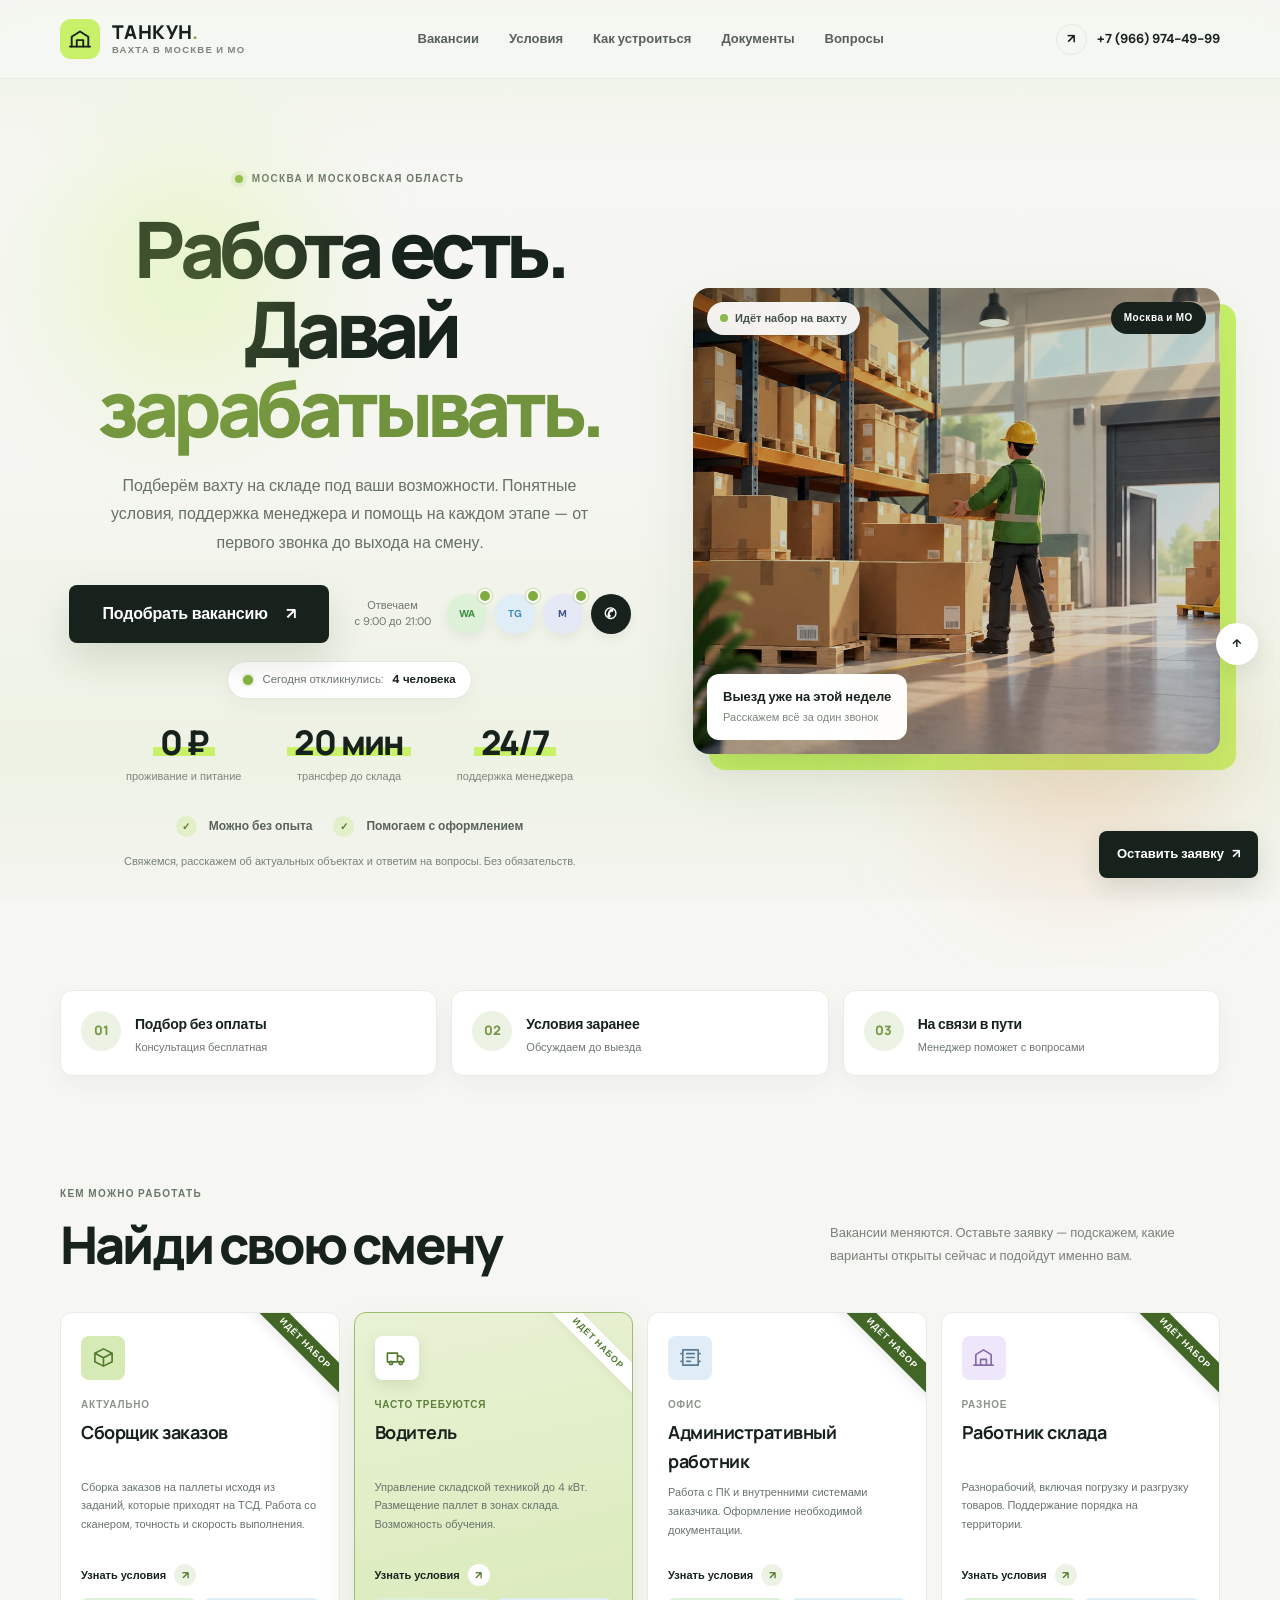
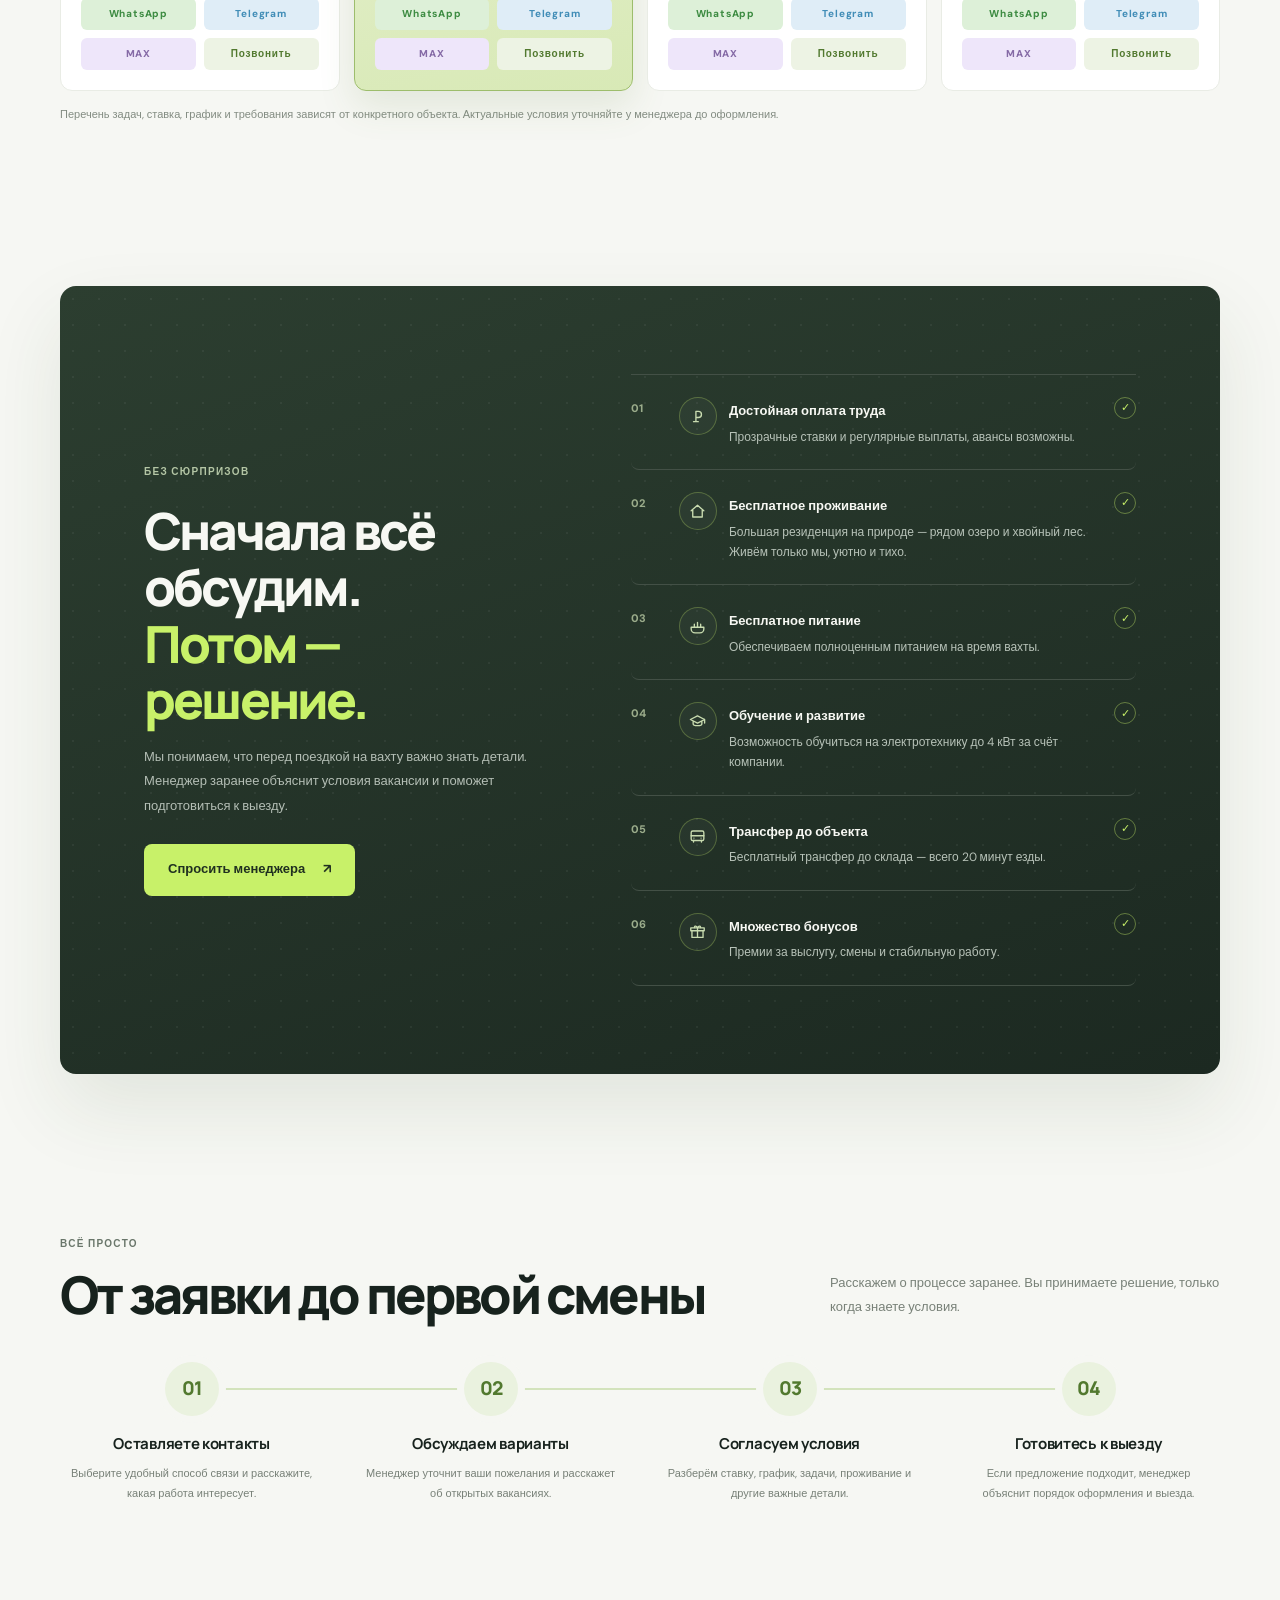
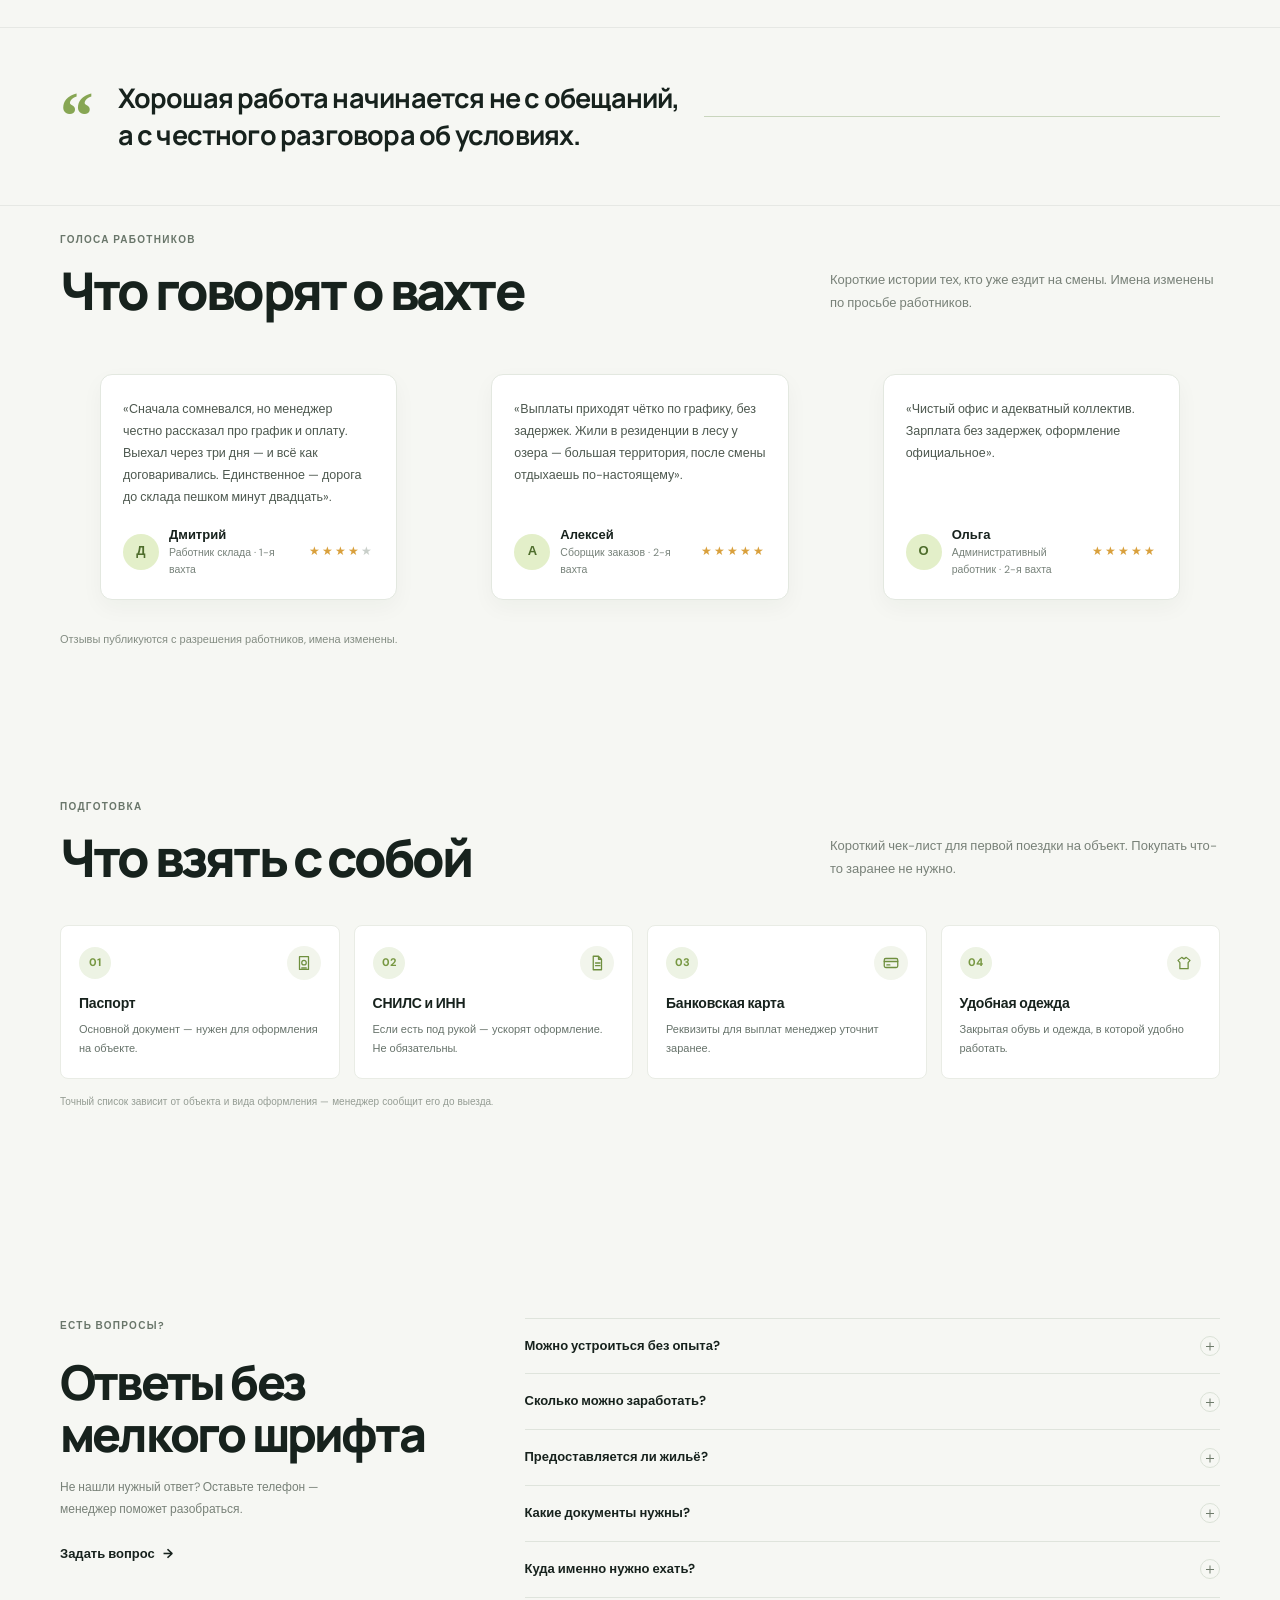
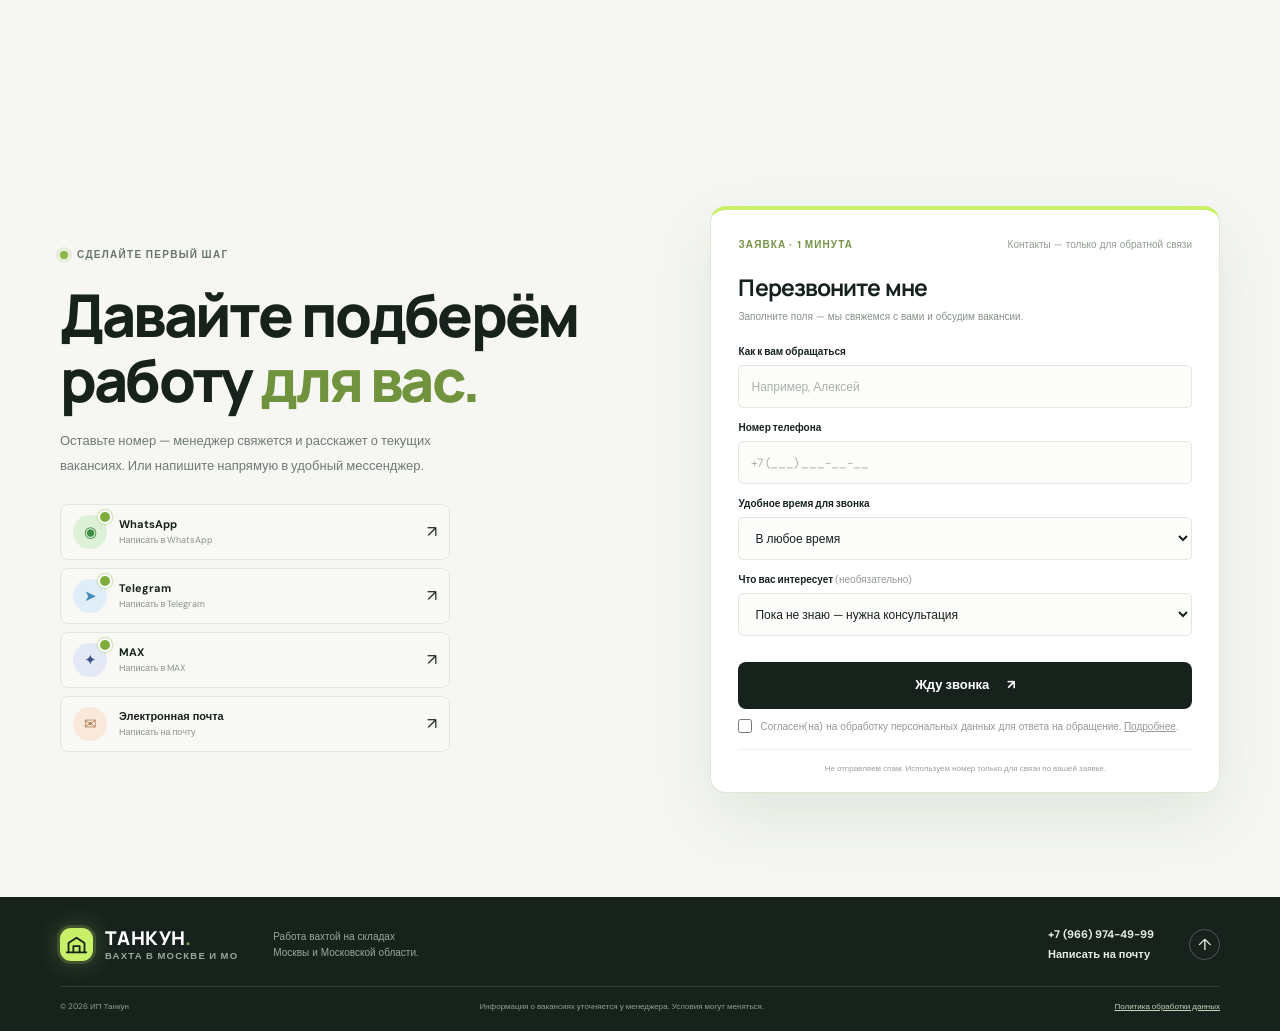
==== commit 03a66cca: "Add files via upload" ====
--- a/index.html
+++ b/index.html
@@ -39,7 +39,8 @@
           <p class="eyebrow"><span class="live-dot"></span> Москва и Московская область</p>
           <h1>Работа есть.<br>Давай <span class="highlight">зарабатывать.</span></h1>
           <p class="hero-lede">Подберём вахту на складе под ваши возможности. Понятные условия, поддержка менеджера и помощь на каждом этапе — от первого звонка до выхода на смену.</p>
-          <div class="hero-actions"><a class="button button-dark hero-cta" href="#apply">Подобрать вакансию <span aria-hidden="true">↗</span></a><div class="hero-quick"><span class="quick-caption">Отвечаем<br>с 9:00 до 21:00</span><div class="quick-icons"><a class="quick-btn quick-wa" data-contact="whatsappLink" href="#apply" target="_blank" rel="noopener" aria-label="Написать в WhatsApp">WA</a><a class="quick-btn quick-tg" data-contact="telegramLink" href="#apply" target="_blank" rel="noopener" aria-label="Написать в Telegram">TG</a><a class="quick-btn quick-max" data-contact="maxLink" href="#apply" target="_blank" rel="noopener" aria-label="Написать в MAX">M</a><a class="quick-btn quick-phone" data-contact="phoneLink" href="#apply" aria-label="Позвонить">✆</a></div></div></div>
+          <div class="hero-actions"><a class="button button-dark hero-cta" href="#apply">Подобрать вакансию <span aria-hidden="true">↗</span></a><div class="hero-quick"><span class="quick-caption">Отвечаем<br>с 9:00 до 21:00</span><div class="quick-icons"><a class="quick-btn quick-wa" data-contact="whatsappLink" href="#apply" target="_blank" rel="noopener" aria-label="Написать в WhatsApp"><i class="online-dot" aria-hidden="true"></i>WA</a><a class="quick-btn quick-tg" data-contact="telegramLink" href="#apply" target="_blank" rel="noopener" aria-label="Написать в Telegram"><i class="online-dot" aria-hidden="true"></i>TG</a><a class="quick-btn quick-max" data-contact="maxLink" href="#apply" target="_blank" rel="noopener" aria-label="Написать в MAX"><i class="online-dot" aria-hidden="true"></i>M</a><a class="quick-btn quick-phone" data-contact="phoneLink" href="#apply" aria-label="Позвонить">✆</a></div></div></div>
+          <p class="today-chip" data-today-chip><span class="online-dot chip-dot" aria-hidden="true"></span>Сегодня откликнулись: <b data-today-num>–</b></p>
           <div class="hero-stats" role="list"><span class="stat" role="listitem"><b>0 ₽</b><small>проживание и питание</small></span><span class="stat" role="listitem"><b>20 мин</b><small>трансфер до склада</small></span><span class="stat" role="listitem"><b>24/7</b><small>поддержка менеджера</small></span></div>
           <div class="hero-points"><span><i aria-hidden="true">✓</i> Можно без опыта</span><span><i aria-hidden="true">✓</i> Помогаем с оформлением</span></div>
           <div class="hero-note">Свяжемся, расскажем об актуальных объектах и ответим на вопросы. Без обязательств.</div>
@@ -61,14 +62,14 @@
 
     <section class="jobs section-pad" id="jobs"><div class="wrap"><div class="section-heading reveal"><div><p class="eyebrow">Кем можно работать</p><h2>Найди свою смену</h2></div><p>Вакансии меняются. Оставьте заявку — подскажем, какие варианты открыты сейчас и подойдут именно вам.</p></div>
       <div class="job-grid">
-        <article class="job-card reveal"><div class="job-icon icon-green"><svg viewBox="0 0 24 24" aria-hidden="true"><path d="M3 7.5 12 3l9 4.5v9L12 21l-9-4.5zM3 7.5l9 4.8 9-4.8M12 12.3V21"/></svg></div><span class="job-label">Актуально</span><h3>Сборщик заказов</h3><p>Сборка заказов на паллеты исходя из заданий, которые приходят на ТСД. Работа со сканером, точность и скорость выполнения.</p><a href="#apply" class="job-link">Узнать условия <span aria-hidden="true">↗</span></a></article>
-        <article class="job-card job-featured reveal"><span class="job-ribbon" aria-hidden="true">Идёт набор</span><div class="job-icon icon-green"><svg viewBox="0 0 24 24" aria-hidden="true"><path d="M2.5 7.5H13v9H2.5zM13 10.5h3.4l3.1 3.1v2.9H13"/><circle cx="6.3" cy="17.7" r="1.7"/><circle cx="16.4" cy="17.7" r="1.7"/></svg></div><span class="job-label">Часто требуются</span><h3>Водитель</h3><p>Управление складской техникой до 4 кВт. Размещение паллет в зонах склада. Возможность обучения.</p><a href="#apply" class="job-link">Узнать условия <span aria-hidden="true">↗</span></a></article>
-        <article class="job-card reveal"><div class="job-icon icon-blue"><svg viewBox="0 0 24 24" aria-hidden="true"><path d="M4 4h16v16H4zM8 8h8M8 12h8M8 16h4M2 8h2M2 16h2M20 8h2M20 16h2"/></svg></div><span class="job-label">Офис</span><h3>Административный работник</h3><p>Работа с ПК и внутренними системами заказчика. Оформление необходимой документации.</p><a href="#apply" class="job-link">Узнать условия <span aria-hidden="true">↗</span></a></article>
-        <article class="job-card reveal"><div class="job-icon icon-lilac"><svg viewBox="0 0 24 24" aria-hidden="true"><path d="M4 20V9l8-5 8 5v11M2 20h20M9 20v-6h6v6"/></svg></div><span class="job-label">Разное</span><h3>Работник склада</h3><p>Разнорабочий, включая погрузку и разгрузку товаров. Поддержание порядка на территории.</p><a href="#apply" class="job-link">Узнать условия <span aria-hidden="true">↗</span></a></article>
+        <article class="job-card reveal"><span class="job-ribbon" aria-hidden="true">Идёт набор</span><div class="job-icon icon-green"><svg viewBox="0 0 24 24" aria-hidden="true"><path d="M3 7.5 12 3l9 4.5v9L12 21l-9-4.5zM3 7.5l9 4.8 9-4.8M12 12.3V21"/></svg></div><span class="job-label">Актуально</span><h3>Сборщик заказов</h3><p>Сборка заказов на паллеты исходя из заданий, которые приходят на ТСД. Работа со сканером, точность и скорость выполнения.</p><a href="#apply" class="job-link">Узнать условия <span aria-hidden="true">↗</span></a><div class="job-quick"><a class="jw" data-contact="whatsappLink" href="#apply" target="_blank" rel="noopener" aria-label="Откликнуться в WhatsApp">WhatsApp</a><a class="jt" data-contact="telegramLink" href="#apply" target="_blank" rel="noopener" aria-label="Откликнуться в Telegram">Telegram</a><a class="jm" data-contact="maxLink" href="#apply" target="_blank" rel="noopener" aria-label="Написать в MAX">MAX</a><a class="jp" data-contact="phoneLink" href="#apply" aria-label="Позвонить">Позвонить</a></div></article>
+        <article class="job-card job-featured reveal"><span class="job-ribbon" aria-hidden="true">Идёт набор</span><div class="job-icon icon-green"><svg viewBox="0 0 24 24" aria-hidden="true"><path d="M2.5 7.5H13v9H2.5zM13 10.5h3.4l3.1 3.1v2.9H13"/><circle cx="6.3" cy="17.7" r="1.7"/><circle cx="16.4" cy="17.7" r="1.7"/></svg></div><span class="job-label">Часто требуются</span><h3>Водитель</h3><p>Управление складской техникой до 4 кВт. Размещение паллет в зонах склада. Возможность обучения.</p><a href="#apply" class="job-link">Узнать условия <span aria-hidden="true">↗</span></a><div class="job-quick"><a class="jw" data-contact="whatsappLink" href="#apply" target="_blank" rel="noopener" aria-label="Откликнуться в WhatsApp">WhatsApp</a><a class="jt" data-contact="telegramLink" href="#apply" target="_blank" rel="noopener" aria-label="Откликнуться в Telegram">Telegram</a><a class="jm" data-contact="maxLink" href="#apply" target="_blank" rel="noopener" aria-label="Написать в MAX">MAX</a><a class="jp" data-contact="phoneLink" href="#apply" aria-label="Позвонить">Позвонить</a></div></article>
+        <article class="job-card reveal"><span class="job-ribbon" aria-hidden="true">Идёт набор</span><div class="job-icon icon-blue"><svg viewBox="0 0 24 24" aria-hidden="true"><path d="M4 4h16v16H4zM8 8h8M8 12h8M8 16h4M2 8h2M2 16h2M20 8h2M20 16h2"/></svg></div><span class="job-label">Офис</span><h3>Административный работник</h3><p>Работа с ПК и внутренними системами заказчика. Оформление необходимой документации.</p><a href="#apply" class="job-link">Узнать условия <span aria-hidden="true">↗</span></a><div class="job-quick"><a class="jw" data-contact="whatsappLink" href="#apply" target="_blank" rel="noopener" aria-label="Откликнуться в WhatsApp">WhatsApp</a><a class="jt" data-contact="telegramLink" href="#apply" target="_blank" rel="noopener" aria-label="Откликнуться в Telegram">Telegram</a><a class="jm" data-contact="maxLink" href="#apply" target="_blank" rel="noopener" aria-label="Написать в MAX">MAX</a><a class="jp" data-contact="phoneLink" href="#apply" aria-label="Позвонить">Позвонить</a></div></article>
+        <article class="job-card reveal"><span class="job-ribbon" aria-hidden="true">Идёт набор</span><div class="job-icon icon-lilac"><svg viewBox="0 0 24 24" aria-hidden="true"><path d="M4 20V9l8-5 8 5v11M2 20h20M9 20v-6h6v6"/></svg></div><span class="job-label">Разное</span><h3>Работник склада</h3><p>Разнорабочий, включая погрузку и разгрузку товаров. Поддержание порядка на территории.</p><a href="#apply" class="job-link">Узнать условия <span aria-hidden="true">↗</span></a><div class="job-quick"><a class="jw" data-contact="whatsappLink" href="#apply" target="_blank" rel="noopener" aria-label="Откликнуться в WhatsApp">WhatsApp</a><a class="jt" data-contact="telegramLink" href="#apply" target="_blank" rel="noopener" aria-label="Откликнуться в Telegram">Telegram</a><a class="jm" data-contact="maxLink" href="#apply" target="_blank" rel="noopener" aria-label="Написать в MAX">MAX</a><a class="jp" data-contact="phoneLink" href="#apply" aria-label="Позвонить">Позвонить</a></div></article>
       </div><p class="fine-print">Перечень задач, ставка, график и требования зависят от конкретного объекта. Актуальные условия уточняйте у менеджера до оформления.</p>
     </div></section>
 
-    <section class="conditions section-pad" id="conditions"><div class="wrap conditions-grid"><div class="conditions-copy"><p class="eyebrow">Без сюрпризов</p><h2>Сначала всё обсудим.<br><span class="highlight">Потом — решение.</span></h2><p>Мы понимаем, что перед поездкой на вахту важно знать детали. Менеджер заранее объяснит условия вакансии и поможет подготовиться к выезду.</p><a class="button button-light" href="#apply">Спросить менеджера <span aria-hidden="true">↗</span></a></div><div class="conditions-list reveal"><div class="condition-row"><span class="condition-number">01</span><span class="condition-ic" aria-hidden="true"><svg viewBox="0 0 24 24"><path d="M9.4 15.6V8.4h2.7a2.9 2.9 0 0 1 0 5.8H9.4M7.6 13h4.9"/></svg></span><div><b>Достойная оплата труда</b><p>Прозрачные ставки и регулярные выплаты, авансы возможны.</p></div><span class="condition-check">✓</span></div><div class="condition-row"><span class="condition-number">02</span><span class="condition-ic" aria-hidden="true"><svg viewBox="0 0 24 24"><path d="M4 11 12 4l8 7M6 10v9h12v-9"/></svg></span><div><b>Бесплатное проживание</b><p>Загородная резиденция, а не хостел. Живём только мы, уютно и тихо.</p></div><span class="condition-check">✓</span></div><div class="condition-row"><span class="condition-number">03</span><span class="condition-ic" aria-hidden="true"><svg viewBox="0 0 24 24"><path d="M4 13h16v2a5 5 0 0 1-5 5H9a5 5 0 0 1-5-5zM8 13V9M12 13V7M16 13V9"/></svg></span><div><b>Бесплатное питание</b><p>Обеспечиваем полноценным питанием на время вахты.</p></div><span class="condition-check">✓</span></div><div class="condition-row"><span class="condition-number">04</span><span class="condition-ic" aria-hidden="true"><svg viewBox="0 0 24 24"><path d="M3 9.5 12 5l9 4.5-9 4.5zM6.5 11.5V15c0 1.2 2.5 2.3 5.5 2.3s5.5-1.1 5.5-2.3v-3.5M21 9.5V14"/></svg></span><div><b>Обучение и развитие</b><p>Возможность обучиться на электротехнику до 4 кВт за счёт компании.</p></div><span class="condition-check">✓</span></div><div class="condition-row"><span class="condition-number">05</span><span class="condition-ic" aria-hidden="true"><svg viewBox="0 0 24 24"><rect x="4" y="5" width="16" height="12" rx="2"/><path d="M4 11h16M7 17v2M17 17v2M7.5 14h.01M16.5 14h.01"/></svg></span><div><b>Трансфер до объекта</b><p>Бесплатный трансфер до склада — всего 20 минут езды.</p></div><span class="condition-check">✓</span></div><div class="condition-row"><span class="condition-number">06</span><span class="condition-ic" aria-hidden="true"><svg viewBox="0 0 24 24"><path d="M5 11h14v8.5H5zM3.5 7.5h17V11h-17zM12 7.5V19.5M8.5 7.5C7.2 5 10.5 4 12 7.5M15.5 7.5C16.8 5 13.5 4 12 7.5"/></svg></span><div><b>Множество бонусов</b><p>Премии за выслугу, смены и стабильную работу.</p></div><span class="condition-check">✓</span></div></div></div></section>
+    <section class="conditions section-pad" id="conditions"><div class="wrap conditions-grid"><div class="conditions-copy"><p class="eyebrow">Без сюрпризов</p><h2>Сначала всё обсудим.<br><span class="highlight">Потом — решение.</span></h2><p>Мы понимаем, что перед поездкой на вахту важно знать детали. Менеджер заранее объяснит условия вакансии и поможет подготовиться к выезду.</p><a class="button button-light" href="#apply">Спросить менеджера <span aria-hidden="true">↗</span></a></div><div class="conditions-list reveal"><div class="condition-row"><span class="condition-number">01</span><span class="condition-ic" aria-hidden="true"><svg viewBox="0 0 24 24"><path d="M10 18.5V5.5h3.1a3.9 3.9 0 0 1 0 7.8H10M7 18.5h6"/></svg></span><div><b>Достойная оплата труда</b><p>Прозрачные ставки и регулярные выплаты, авансы возможны.</p></div><span class="condition-check">✓</span></div><div class="condition-row"><span class="condition-number">02</span><span class="condition-ic" aria-hidden="true"><svg viewBox="0 0 24 24"><path d="M4 11 12 4l8 7M6 10v9h12v-9"/></svg></span><div><b>Бесплатное проживание</b><p>Большая резиденция на природе — рядом озеро и хвойный лес. Живём только мы, уютно и тихо.</p></div><span class="condition-check">✓</span></div><div class="condition-row"><span class="condition-number">03</span><span class="condition-ic" aria-hidden="true"><svg viewBox="0 0 24 24"><path d="M4 13h16v2a5 5 0 0 1-5 5H9a5 5 0 0 1-5-5zM8 13V9M12 13V7M16 13V9"/></svg></span><div><b>Бесплатное питание</b><p>Обеспечиваем полноценным питанием на время вахты.</p></div><span class="condition-check">✓</span></div><div class="condition-row"><span class="condition-number">04</span><span class="condition-ic" aria-hidden="true"><svg viewBox="0 0 24 24"><path d="M3 9.5 12 5l9 4.5-9 4.5zM6.5 11.5V15c0 1.2 2.5 2.3 5.5 2.3s5.5-1.1 5.5-2.3v-3.5M21 9.5V14"/></svg></span><div><b>Обучение и развитие</b><p>Возможность обучиться на электротехнику до 4 кВт за счёт компании.</p></div><span class="condition-check">✓</span></div><div class="condition-row"><span class="condition-number">05</span><span class="condition-ic" aria-hidden="true"><svg viewBox="0 0 24 24"><rect x="4" y="5" width="16" height="12" rx="2"/><path d="M4 11h16M7 17v2M17 17v2M7.5 14h.01M16.5 14h.01"/></svg></span><div><b>Трансфер до объекта</b><p>Бесплатный трансфер до склада — всего 20 минут езды.</p></div><span class="condition-check">✓</span></div><div class="condition-row"><span class="condition-number">06</span><span class="condition-ic" aria-hidden="true"><svg viewBox="0 0 24 24"><path d="M5 11h14v8.5H5zM3.5 7.5h17V11h-17zM12 7.5V19.5M8.5 7.5C7.2 5 10.5 4 12 7.5M15.5 7.5C16.8 5 13.5 4 12 7.5"/></svg></span><div><b>Множество бонусов</b><p>Премии за выслугу, смены и стабильную работу.</p></div><span class="condition-check">✓</span></div></div></div></section>
 
     <section class="steps section-pad" id="steps"><div class="wrap"><div class="section-heading reveal"><div><p class="eyebrow">Всё просто</p><h2>От заявки до первой смены</h2></div><p>Расскажем о процессе заранее. Вы принимаете решение, только когда знаете условия.</p></div><div class="steps-grid"><article class="reveal"><span class="step-no">01</span><h3>Оставляете контакты</h3><p>Выберите удобный способ связи и расскажите, какая работа интересует.</p></article><article class="reveal"><span class="step-no">02</span><h3>Обсуждаем варианты</h3><p>Менеджер уточнит ваши пожелания и расскажет об открытых вакансиях.</p></article><article class="reveal"><span class="step-no">03</span><h3>Согласуем условия</h3><p>Разберём ставку, график, задачи, проживание и другие важные детали.</p></article><article class="reveal"><span class="step-no">04</span><h3>Готовитесь к выезду</h3><p>Если предложение подходит, менеджер объяснит порядок оформления и выезда.</p></article></div></div></section>
 
@@ -76,9 +77,9 @@
 
     <section class="reviews" id="reviews"><div class="wrap"><div class="section-heading reveal"><div><p class="eyebrow">Голоса работников</p><h2>Что говорят о вахте</h2></div><p>Короткие истории тех, кто уже ездит на смены. Имена изменены по просьбе работников.</p></div>
       <div class="review-grid">
-        <figure class="review-card reveal"><blockquote>«Выплаты приходят чётко по графику, без задержек. Жильё — небольшая резиденция, уютно и тихо, как и обещали».</blockquote><figcaption><span class="review-ava" aria-hidden="true">А</span><span><b>Алексей</b><small>Сборщик заказов · 2-я вахта</small></span></figcaption></figure>
-        <figure class="review-card reveal"><blockquote>«Понравилось, что всё объяснили заранее: ставку, график, как добираться. Приехала — и правда всё совпало».</blockquote><figcaption><span class="review-ava" aria-hidden="true">М</span><span><b>Марина</b><small>Работник склада · 1-я вахта</small></span></figcaption></figure>
-        <figure class="review-card reveal"><blockquote>«Обучили на технику за счёт компании. Сейчас работаю на погрузчике, оплата выше, чем на первой вахте».</blockquote><figcaption><span class="review-ava" aria-hidden="true">И</span><span><b>Игорь</b><small>Водитель техники · 3-я вахта</small></span></figcaption></figure>
+        <figure class="review-card reveal"><blockquote>«Выплаты приходят чётко по графику, без задержек. Жили в резиденции в лесу у озера — большая территория, после смены отдыхаешь по-настоящему».</blockquote><figcaption><span class="review-ava" aria-hidden="true">А</span><span><b>Алексей</b><small>Сборщик заказов · 2-я вахта</small></span><span class="review-stars" aria-hidden="true">★★★★★</span></figcaption></figure>
+        <figure class="review-card reveal"><blockquote>«Понравилось, что всё объяснили заранее: ставку, график, как добираться. Приехала — и правда всё совпало».</blockquote><figcaption><span class="review-ava" aria-hidden="true">М</span><span><b>Марина</b><small>Работник склада · 1-я вахта</small></span><span class="review-stars" aria-hidden="true">★★★★★</span></figcaption></figure>
+        <figure class="review-card reveal"><blockquote>«Склад стройматериалов огромный и чистый, к работникам отношение хорошее. Питание на месте, горячее каждый день».</blockquote><figcaption><span class="review-ava" aria-hidden="true">К</span><span><b>Кирилл</b><small>Работник склада · 2-я вахта</small></span><span class="review-stars" aria-hidden="true">★★★★★</span></figcaption></figure>
       </div>
       <p class="fine-print">Отзывы публикуются с разрешения работников, имена изменены.</p>
     </div></section>
@@ -95,12 +96,12 @@
     <section class="faq section-pad" id="faq"><div class="wrap faq-grid"><div class="faq-intro reveal"><p class="eyebrow">Есть вопросы?</p><h2>Ответы без мелкого шрифта</h2><p>Не нашли нужный ответ? Оставьте телефон — менеджер поможет разобраться.</p><a class="text-link" href="#apply">Задать вопрос <span aria-hidden="true">→</span></a></div><div class="faq-list">
       <details><summary>Можно устроиться без опыта?<span class="faq-plus"></span></summary><p>Для ряда складских вакансий опыт не обязателен. Требования зависят от позиции и объекта — менеджер подскажет актуальные варианты.</p></details>
       <details><summary>Сколько можно заработать?<span class="faq-plus"></span></summary><p>Доход зависит от вакансии, количества смен, графика и условий объекта. Перед оформлением попросите менеджера назвать ставку, порядок расчёта и возможные удержания.</p></details>
-      <details><summary>Предоставляется ли жильё?<span class="faq-plus"></span></summary><p>Условия проживания отличаются на разных объектах. Уточните наличие жилья, стоимость и бытовые условия до согласия на вакансию.</p></details>
+      <details><summary>Предоставляется ли жильё?<span class="faq-plus"></span></summary><p>Жильё предоставляется бесплатно — это большая резиденция на природе, рядом с озером и хвойным лесом.</p></details>
       <details><summary>Какие документы нужны?<span class="faq-plus"></span></summary><p>Список документов зависит от вида оформления и работодателя на объекте. Менеджер сообщит требования заранее — не отправляйте сканы документов неизвестным контактам.</p></details>
       <details><summary>Куда именно нужно ехать?<span class="faq-plus"></span></summary><p>Работа предлагается на складах Москвы и Московской области. Точный адрес, транспорт и место сбора сообщат до выезда.</p></details>
     </div></div></section>
 
-    <section class="apply section-pad" id="apply"><div class="wrap apply-grid"><div class="apply-copy"><p class="eyebrow"><span class="live-dot"></span> Сделайте первый шаг</p><h2>Давайте подберём<br>работу <span class="highlight">для вас.</span></h2><p>Оставьте номер — менеджер свяжется и расскажет о текущих вакансиях. Или напишите напрямую в удобный мессенджер.</p><div class="direct-links"><a class="direct-link" data-contact="whatsappLink" href="#apply" target="_blank" rel="noopener"><span class="direct-icon whatsapp-icon" aria-hidden="true">◉</span><span><b>WhatsApp</b><small>Написать сообщение</small></span><span class="direct-arrow" aria-hidden="true">↗</span></a><a class="direct-link" data-contact="telegramLink" href="#apply" target="_blank" rel="noopener"><span class="direct-icon telegram-icon" aria-hidden="true">➤</span><span><b>Telegram</b><small>Написать менеджеру</small></span><span class="direct-arrow" aria-hidden="true">↗</span></a><a class="direct-link" data-contact="maxLink" href="#apply" target="_blank" rel="noopener"><span class="direct-icon max-icon" aria-hidden="true">✦</span><span><b>MAX</b><small>Написать в MAX</small></span><span class="direct-arrow" aria-hidden="true">↗</span></a><a class="direct-link" data-contact="emailLink" href="#apply"><span class="direct-icon email-icon" aria-hidden="true">✉</span><span><b>Электронная почта</b><small data-contact="emailText">Задать вопрос письмом</small></span><span class="direct-arrow" aria-hidden="true">↗</span></a></div></div>
+    <section class="apply section-pad" id="apply"><div class="wrap apply-grid"><div class="apply-copy"><p class="eyebrow"><span class="live-dot"></span> Сделайте первый шаг</p><h2>Давайте подберём<br>работу <span class="highlight">для вас.</span></h2><p>Оставьте номер — менеджер свяжется и расскажет о текущих вакансиях. Или напишите напрямую в удобный мессенджер.</p><div class="direct-links"><a class="direct-link" data-contact="whatsappLink" href="#apply" target="_blank" rel="noopener"><span class="direct-icon whatsapp-icon" aria-hidden="true"><i class="online-dot"></i>◉</span><span><b>WhatsApp</b><small>Написать в WhatsApp</small></span><span class="direct-arrow" aria-hidden="true">↗</span></a><a class="direct-link" data-contact="telegramLink" href="#apply" target="_blank" rel="noopener"><span class="direct-icon telegram-icon" aria-hidden="true"><i class="online-dot"></i>➤</span><span><b>Telegram</b><small>Написать в Telegram</small></span><span class="direct-arrow" aria-hidden="true">↗</span></a><a class="direct-link" data-contact="maxLink" href="#apply" target="_blank" rel="noopener"><span class="direct-icon max-icon" aria-hidden="true"><i class="online-dot"></i>✦</span><span><b>MAX</b><small>Написать в MAX</small></span><span class="direct-arrow" aria-hidden="true">↗</span></a><a class="direct-link" data-contact="emailLink" href="#apply"><span class="direct-icon email-icon" aria-hidden="true">✉</span><span><b>Электронная почта</b><small data-contact="emailText">Написать на почту</small></span><span class="direct-arrow" aria-hidden="true">↗</span></a></div></div>
       <div class="form-card"><div class="form-card-head"><span class="form-step">ЗАЯВКА · 1 МИНУТА</span><span class="secure-mark">Контакты — только для обратной связи</span></div><h3>Перезвоните мне</h3><p class="form-intro">Заполните поля — мы свяжемся с вами и обсудим вакансии.</p>
         <form id="leadForm" novalidate>
           <div class="honeypot" aria-hidden="true"><label for="website">Оставьте поле пустым</label><input id="website" name="website" tabindex="-1" autocomplete="off"></div>
--- a/styles.css
+++ b/styles.css
@@ -1,5 +1,9 @@
 :root{--ink:#17221d;--muted:#68736c;--paper:#f6f7f3;--white:#fff;--line:#e3e8e0;--green:#c8f169;--green-deep:#426625;--orange:#f1a46d;--blue:#a7c7e8;--lilac:#cfb8f4;--font:'DM Sans',Arial,sans-serif;--display:'Manrope','DM Sans',Arial,sans-serif;--wrap:1160px;--r-s:8px;--r-m:12px;--r-l:16px;--sec:104px;--shadow-sm:0 8px 22px #1e30210a;--shadow-md:0 16px 36px #1e302114;--shadow-lg:0 24px 64px #2c442119}
-*{box-sizing:border-box}html{scroll-behavior:smooth;scroll-padding-top:88px}:focus-visible{outline:2px solid #5f7f3a;outline-offset:2px;border-radius:2px}body{margin:0;background:#f6f7f3 linear-gradient(180deg,#edf2e2 0%,#f6f7f3 18%,#f5f6f1 52%,#eef2e4 84%,#f4f5f0 100%) fixed;color:var(--ink);font-family:var(--font);font-size:16px;line-height:1.6;-webkit-font-smoothing:antialiased}a{color:inherit;text-decoration:none}button,input,select{font:inherit}.wrap{width:min(calc(100% - 56px),var(--wrap));margin-inline:auto}.skip-link{position:absolute;top:-100px;left:12px;background:#fff;padding:12px;z-index:99}.skip-link:focus{top:12px}.site-header{position:sticky;z-index:20;top:0;background:rgba(246,247,243,.93);backdrop-filter:blur(14px);border-bottom:1px solid rgba(23,34,29,.06)}.header-inner{height:78px;display:flex;align-items:center;justify-content:space-between;gap:30px}.brand{display:inline-flex;align-items:center;gap:10px;font:800 21px/1 var(--display);letter-spacing:-1.2px;flex:none}.brand>span:last-child{display:flex;flex-direction:column}.brand small{margin-top:5px;color:var(--muted);font:500 9px/1 var(--font);letter-spacing:.09em;text-transform:uppercase}.brand-dot{color:#83a642}.brand-mark{width:38px;height:38px;display:grid;place-items:center;border-radius:12px;background:var(--green)}.brand-mark svg{width:29px;fill:var(--ink)}.main-nav{display:flex;gap:30px;color:#566159;font-size:13px;font-weight:600;position:relative}.main-nav a:hover,.text-link:hover{color:#668a38}.header-phone{display:flex;align-items:center;gap:10px;font-size:13px;font-weight:700}.phone-icon{width:31px;height:31px;border:1px solid var(--line);border-radius:50%;display:grid;place-items:center}.menu-toggle{display:none}.section-pad{padding:var(--sec) 0}.hero{padding:82px 0 83px;overflow:hidden}.hero-grid{display:grid;grid-template-columns:1fr .91fr;gap:54px;align-items:center}.hero-copy{padding:10px 0}.eyebrow{display:flex;align-items:center;gap:9px;color:#69766a;text-transform:uppercase;letter-spacing:.13em;font-size:10px;font-weight:800;margin:0 0 22px}.live-dot{width:8px;height:8px;border-radius:50%;background:#8bb949;box-shadow:0 0 0 4px rgba(139,185,73,.15)}h1,h2,h3,p{margin-top:0}h1,h2,h3{font-family:var(--display)}h1{font-size:clamp(49px,6.2vw,78px);line-height:1.02;letter-spacing:-5.5px;font-weight:800;margin:0 0 24px} .highlight{color:#71933d}.hero-lede{max-width:500px;color:#667168;font-size:16px;line-height:1.8;margin:0 0 27px}.hero-actions{display:flex;align-items:center;gap:25px;flex-wrap:wrap}.button{display:inline-flex;min-height:52px;align-items:center;justify-content:center;gap:18px;padding:0 24px;border-radius:var(--r-s);border:0;font-weight:700;font-size:13px;transition:transform .2s,background .2s;cursor:pointer}.button:hover{transform:translateY(-2px)}.button-dark{background:var(--ink);color:#fff}.button-dark:hover{background:#314238}.text-link{font-size:13px;font-weight:700}.text-link span{padding-left:5px}.hero-points{display:flex;gap:21px;flex-wrap:wrap;margin-top:30px;color:#58635b;font-size:12px;font-weight:600}.hero-points i{font-style:normal;color:#67893c;margin-right:5px}.hero-note{font-size:11px;color:#77827a;margin-top:16px}.hero-art{background:#e9eee4;border-radius:10px;padding:20px 21px 17px;position:relative;min-height:460px;isolation:isolate}.art-topline{display:flex;justify-content:space-between;align-items:center;color:#788278;font-size:9px;font-weight:800;letter-spacing:.11em}.art-status{background:#fff;padding:6px 10px;border-radius:30px;color:#596353;letter-spacing:0;font-size:10px}.art-status i{display:inline-block;width:6px;height:6px;border-radius:50%;background:#88bd50;margin-right:5px}.warehouse-scene{height:336px;position:relative;overflow:hidden;border-radius:6px;margin-top:18px;background:linear-gradient(160deg,#dae6d8 0%,#e9ece3 60%,#d6ded4 100%)}.sun{position:absolute;width:170px;height:170px;border-radius:50%;background:#f1c67d;opacity:.86;right:37px;top:32px}.warehouse-building{position:absolute;right:0;bottom:54px;width:82%;height:182px;background:#c2d0c2;clip-path:polygon(9% 0,100% 0,100% 100%,0 100%,0 10%)}.roof{position:absolute;left:0;right:0;top:0;height:16px;background:#748878}.windows{position:absolute;left:13px;right:15px;top:33px;display:flex;gap:9px}.windows i{height:44px;flex:1;background:#a1b39f;border:4px solid #dae1d7}.loading-door{position:absolute;right:26px;bottom:0;width:86px;height:112px;background:#687b6d;border:8px solid #8fa18e}.shelf{position:absolute;z-index:2;left:20px;width:119px;height:115px;border-left:5px solid #657768;border-right:5px solid #657768;top:115px;display:flex;flex-direction:column;justify-content:space-between}.shelf:before,.shelf:after{content:'';position:absolute;left:-7px;right:-7px;height:5px;background:#657768}.shelf:before{top:0}.shelf:after{bottom:0}.shelf-a{left:20px}.shelf-b{left:153px;top:145px;transform:scale(.78);transform-origin:top left}.shelf i{position:relative;z-index:1;margin:0 7px;background:#c48c56;height:25px;box-shadow:25px 0 #d8ab70,55px 0 #b77d4c}.box{position:absolute;z-index:3;background:#bd8b55;border:2px solid rgba(94,64,39,.22);box-shadow:inset 0 9px rgba(255,255,255,.16)}.box-a{left:21px;bottom:59px;width:48px;height:43px}.box-b{left:75px;bottom:59px;width:52px;height:43px;background:#d2a46c}.box-c{left:245px;bottom:59px;width:44px;height:38px}.floor-line{position:absolute;height:52px;bottom:0;left:0;right:0;background:repeating-linear-gradient(165deg,#cdd5c9 0,#cdd5c9 2px,#d8dfd5 2px,#d8dfd5 14px)}.worker{position:absolute;z-index:4;bottom:49px;left:55%;width:78px;height:151px}.worker-head{position:absolute;width:28px;height:32px;background:#b8764f;border-radius:45% 45% 42% 42%;top:3px;left:27px}.worker-head:before{content:'';position:absolute;background:#e9bc50;width:37px;height:10px;left:-5px;top:-5px;border-radius:10px 10px 4px 4px}.worker-body{position:absolute;left:18px;top:32px;width:48px;height:72px;border-radius:13px 13px 5px 5px;background:#6c8b58;transform:skew(-4deg)}.worker-body:after{content:'';position:absolute;left:17px;top:0;height:60px;border-left:3px solid rgba(233,239,218,.65)}.worker-arm{position:absolute;z-index:2;left:0;top:42px;width:53px;height:13px;background:#b8764f;border-radius:10px;transform:rotate(-21deg)}.worker-leg{position:absolute;top:96px;width:17px;height:48px;border-radius:4px;background:#49584e}.leg-a{left:20px;transform:rotate(5deg)}.leg-b{left:44px;transform:rotate(-8deg)}.art-caption{position:relative;z-index:5;background:#fff;display:flex;align-items:center;gap:12px;padding:13px 14px;border-radius:7px;margin-top:-5px;box-shadow:0 12px 30px #1e302112}.caption-icon{width:34px;height:34px;border-radius:50%;background:var(--green);display:grid;place-items:center;font-size:18px}.art-caption b,.art-caption small{display:block}.art-caption b{font-size:12px}.art-caption small{font-size:10px;color:#879087;margin-top:2px}.caption-arrow{margin-left:auto;font-size:18px}.art-sticker{position:absolute;z-index:6;top:111px;right:-17px;width:84px;height:84px;display:grid;place-content:center;text-align:center;border-radius:50%;background:#f3b783;color:#4b372a;font:800 11px/1.35 var(--display);transform:rotate(10deg);box-shadow:0 4px 13px #373b2517}.section-heading{display:flex;justify-content:space-between;align-items:end;gap:50px;margin-bottom:39px}.section-heading .eyebrow{margin-bottom:14px}.section-heading h2,.conditions h2,.faq h2,.apply h2{font-size:clamp(34px,4.2vw,52px);line-height:1.1;letter-spacing:-2.8px;margin:0;font-weight:800}.section-heading>p{max-width:390px;margin:0 0 5px;color:#788178;font-size:13px;line-height:1.8}.jobs{padding-bottom:var(--sec)}.job-grid{display:grid;grid-template-columns:repeat(4,1fr);gap:14px}.job-card{position:relative;background:#fff;border:1px solid #e9ece5;border-radius:8px;padding:23px 20px 20px;min-height:248px;transition:transform .2s,box-shadow .2s}.job-card:hover{transform:translateY(-4px);box-shadow:var(--shadow-md)}.job-featured{background:#eaf2df;border-color:#eaf2df}.job-icon{height:42px;width:42px;display:grid;place-items:center;border-radius:10px;margin-bottom:17px}.job-icon svg{width:22px;stroke:currentColor;stroke-width:1.6;fill:none;stroke-linecap:round;stroke-linejoin:round}.icon-green{background:#d6eab6;color:#52792f}.icon-orange{background:#f9e5d5;color:#a76c3d}.icon-blue{background:#e0edf6;color:#5a7b98}.icon-lilac{background:#eee6fa;color:#856aa6}.job-label{font-size:9px;letter-spacing:.08em;text-transform:uppercase;color:#8b958a;font-weight:700}.job-card h3{font-size:18px;letter-spacing:-.5px;margin:5px 0 8px}.job-card p{font-size:11px;line-height:1.7;color:#67736b;margin:0 0 17px}.job-link{position:absolute;bottom:18px;font-size:11px;font-weight:700}.job-link span{margin-left:5px}.fine-print{margin:15px 0 0;font-size:10px;color:#959d94}.conditions{background:transparent;color:#f7f8f3;padding:58px 0}.conditions-grid{display:grid;grid-template-columns:.88fr 1.12fr;gap:90px;align-items:center;background:radial-gradient(rgba(255,255,255,.05) 1.2px,transparent 1.3px) 0 0/26px 26px,linear-gradient(160deg,#2c3e30,#1c2921);border-radius:var(--r-l);padding:88px 84px;box-shadow:0 34px 80px #2c442119;position:relative;overflow:hidden}.conditions-copy .eyebrow{color:#b4c6a5}.conditions h2{font-size:clamp(37px,4vw,53px);margin:0 0 18px}.conditions .highlight{color:var(--green)}.conditions-copy>p:not(.eyebrow){max-width:420px;color:#b4beb5;font-size:13px;line-height:1.85;margin:0 0 26px}.button-light{background:var(--green);color:#203020}.conditions-list{border-top:1px solid #435046}.condition-row{display:grid;grid-template-columns:36px 38px 1fr 22px;gap:12px;align-items:start;padding:18px 0;border-bottom:1px solid #435046}.condition-number{font-size:10px;color:#9bac8b;font-weight:800;padding-top:3px}.condition-ic{width:38px;height:38px;border-radius:50%;border:1px solid rgba(200,241,105,.28);display:grid;place-items:center;color:#c9dcb0;background:rgba(255,255,255,.03)}.condition-ic svg{width:19px;height:19px;fill:none;stroke:currentColor;stroke-width:1.7;stroke-linecap:round;stroke-linejoin:round}.condition-row b{font-size:13px}.condition-row p{margin:4px 0 0;color:#aeb9b0;font-size:11px;line-height:1.7}.condition-check{color:var(--green);font-size:14px}.steps{padding:var(--sec) 0 112px}.steps-grid{display:grid;grid-template-columns:repeat(4,1fr);gap:24px}.steps-grid article{position:relative;padding-top:13px}.step-no{font:800 29px/1 var(--display);letter-spacing:-1.5px;color:#87a653}.steps-grid article:not(:last-child)::before{content:"";position:absolute;top:27px;left:56px;right:-30px;height:2px;background:linear-gradient(90deg,#c5d8a4,#e4ecd6);border-radius:2px}.steps-grid article:not(:last-child)::after{content:"";position:absolute;top:21px;right:-16px;width:9px;height:9px;border-top:2px solid #b3cd8b;border-right:2px solid #b3cd8b;transform:rotate(45deg)}.steps-grid h3{font-size:15px;letter-spacing:-.3px;margin:22px 0 8px}.steps-grid p{color:#788178;font-size:11px;line-height:1.8;max-width:225px}.quote-band{background:transparent;border-block:1px solid rgba(23,34,29,.07);padding:51px 0}.quote-inner{display:flex;align-items:center;gap:24px}.quote-mark{color:#87a653;font:800 67px/.7 Georgia}.quote-inner p{font:700 clamp(19px,2.6vw,27px)/1.4 var(--display);letter-spacing:-.8px;max-width:720px;margin:0}.quote-line{height:1px;background:#c9d5bd;flex:1}.faq{padding:var(--sec) 0}.faq-grid{display:grid;grid-template-columns:.7fr 1.3fr;gap:90px}.faq-intro h2{font-size:clamp(35px,4vw,48px)}.faq-intro>p:not(.eyebrow){font-size:12px;color:#788178;line-height:1.8;margin:16px 0 20px;max-width:280px}.faq-list details{border-bottom:1px solid #dfe4dc}.faq-list details:first-child{border-top:1px solid #dfe4dc}.faq-list summary{cursor:pointer;list-style:none;padding:17px 0;display:flex;justify-content:space-between;align-items:center;gap:20px;font-size:13px;font-weight:700}.faq-list summary::-webkit-details-marker{display:none}.faq-plus{height:20px;width:20px;position:relative;flex:none;border:1px solid #dbe2d7;border-radius:50%}.faq-plus:before,.faq-plus:after{content:'';position:absolute;top:9px;left:5px;width:8px;height:1px;background:#6e7b6b}.faq-plus:after{transform:rotate(90deg);transition:transform .2s}.faq-list details[open] .faq-plus:after{transform:rotate(0)}.faq-list details p{color:#788178;font-size:11px;line-height:1.8;max-width:620px;padding:0 30px 16px 0;margin:0}.apply{background:transparent;padding:var(--sec) 0}.apply-grid{display:grid;grid-template-columns:1fr .89fr;gap:78px;align-items:center}.apply-copy .eyebrow{margin-bottom:20px}.apply-copy h2{font-size:clamp(39px,4.8vw,59px);margin-bottom:17px}.apply-copy>p:not(.eyebrow){font-size:13px;line-height:1.85;color:#6f7b70;max-width:420px;margin-bottom:26px}.direct-links{display:grid;gap:8px;max-width:390px}.direct-link{background:#f8f9f5;border:1px solid #e1e7de;border-radius:6px;display:flex;align-items:center;gap:12px;padding:10px 12px;transition:background .2s}.direct-link:hover{background:#fff}.direct-icon{width:34px;height:34px;border-radius:50%;display:grid;place-items:center;font-size:15px}.whatsapp-icon{background:#ddf0d8;color:#3e8c43}.telegram-icon{background:#dfedf7;color:#418db7}.email-icon{background:#f8e9db;color:#ae7951}.direct-link b,.direct-link small{display:block}.direct-link b{font-size:11px}.direct-link small{font-size:9px;color:#899289}.direct-arrow{margin-left:auto}.form-card{background:#fff;border:1px solid #edf0ea;border-radius:9px;padding:27px 27px 17px;box-shadow:0 14px 50px #253a2810}.form-card-head{display:flex;justify-content:space-between;gap:10px;align-items:center}.form-step{font-size:9px;letter-spacing:.11em;color:#779347;font-weight:800}.secure-mark{font-size:8px;color:#929b91}.form-card h3{font-size:23px;letter-spacing:-.9px;margin:16px 0 4px}.form-intro{font-size:10px;color:#879087;margin-bottom:19px}.form-card form label{display:block;font-size:10px;font-weight:700;margin:12px 0 5px}.form-card label span{font-weight:400;color:#929a91}.form-card input,.form-card select{width:100%;height:43px;border:1px solid #e2e7df;border-radius:5px;background:#fcfdfa;padding:0 12px;color:var(--ink);font-size:12px;outline:none}.form-card input:focus,.form-card select:focus{border-color:#91ae65;box-shadow:0 0 0 3px #91ae651c}.form-card input::placeholder{color:#aab1a8}.submit-button{width:100%;margin-top:18px;min-height:47px}.consent-check{display:flex!important;align-items:flex-start;gap:8px;margin:10px 0 0!important;color:#929990;font-size:8px!important;line-height:1.6!important;font-weight:400!important}.consent-check input{width:14px;height:14px;flex:none;margin:0;accent-color:#71933d}.consent-check a{text-decoration:underline}.form-error{color:#b34235;font-size:10px;margin-top:8px}.form-success{padding:20px 0 10px}.success-check{display:grid;place-items:center;width:42px;height:42px;border-radius:50%;background:#eaf4de;color:#64873e;font-size:22px}.form-success h3{margin:12px 0 5px}.form-success p{font-size:11px;color:#778178;line-height:1.8}.success-actions{display:flex;align-items:center;gap:15px;flex-wrap:wrap}.success-actions .button{min-height:42px;font-size:10px;padding:0 14px}.success-actions .text-link{font-size:10px}.form-footnote{border-top:1px solid #edf0ea;padding-top:12px;margin-top:14px;color:#9aa198;font-size:8px;text-align:center}.footer{background:#fff;padding:29px 0 18px}.footer-main{display:flex;align-items:center;gap:35px;padding-bottom:22px}.footer-brand{font-size:17px}.footer-brand .brand-mark{height:33px;width:33px}.footer-brand .brand-mark svg{width:25px}.footer-main>p{font-size:10px;color:#838c83;line-height:1.6;margin:0}.footer-contacts{margin-left:auto;display:flex;flex-direction:column;gap:3px;font-size:11px;font-weight:700}.footer-contacts a+ a{font-size:10px;font-weight:500;color:#838c83}.back-top{height:31px;width:31px;border:1px solid var(--line);border-radius:50%;display:grid;place-items:center}.footer-bottom{border-top:1px solid #edf0eb;padding-top:13px;display:flex;gap:15px;justify-content:space-between;align-items:center;color:#929990;font-size:8px}.footer-bottom a{text-decoration:underline}.mobile-bar{display:none}@media(max-width:1100px){.main-nav{gap:17px}.header-inner{gap:18px}.hero-grid{gap:30px}.hero-art{min-height:420px}.warehouse-scene{height:303px}.job-grid{grid-template-columns:repeat(2,1fr)}.job-card{min-height:232px}.conditions-grid{gap:45px}.faq-grid{gap:48px}.apply-grid{gap:40px}}@media(max-width:760px){html{scroll-padding-top:70px}.wrap{width:min(calc(100% - 38px),var(--wrap))}.header-inner{height:68px}.main-nav{display:none;position:absolute;top:68px;left:0;right:0;padding:18px 22px 24px;background:#f8f9f5;border-bottom:1px solid var(--line);flex-direction:column;gap:0}.main-nav.open{display:flex}.main-nav a{padding:12px 0;border-bottom:1px solid #e9ece6}.menu-toggle{display:flex;flex-direction:column;gap:5px;border:0;background:transparent;padding:9px}.menu-toggle span{width:22px;height:2px;background:var(--ink);transition:transform .2s}.menu-toggle[aria-expanded=true] span:first-child{transform:translateY(3.5px) rotate(45deg)}.menu-toggle[aria-expanded=true] span:last-child{transform:translateY(-3.5px) rotate(-45deg)}.header-phone{margin-left:auto;font-size:0}.phone-icon{font-size:15px}.section-pad{padding:76px 0}.hero{padding:54px 0 52px}.hero-grid{grid-template-columns:1fr;gap:37px}.form-card input,.form-card select{font-size:16px}.hero-copy{padding:0}.hero h1{font-size:clamp(49px,12vw,69px);letter-spacing:-4px}.hero-lede{font-size:14px}.hero-art{width:min(100%,500px);margin:auto;min-height:390px;padding:16px}.warehouse-scene{height:273px}.art-sticker{right:-7px;top:98px}.section-heading{display:block;margin-bottom:28px}.section-heading h2,.conditions h2,.faq h2{font-size:38px;letter-spacing:-2px}.section-heading>p{margin-top:13px;font-size:12px}.jobs{padding-bottom:66px}.job-grid{gap:9px}.job-card{padding:17px 14px 18px;min-height:241px}.job-icon{height:36px;width:36px;margin-bottom:13px}.job-card h3{font-size:15px}.job-card p{font-size:10px}.job-link{font-size:10px;bottom:14px}.job-label{font-size:8px}.conditions{padding:34px 0}.conditions-grid{grid-template-columns:1fr;gap:32px;padding:48px 26px}.conditions-copy>p:not(.eyebrow){font-size:12px}.condition-row{padding:15px 0}.steps{padding:73px 0}.steps-grid{grid-template-columns:1fr 1fr;row-gap:16px;column-gap:22px}.steps-grid article{padding-top:8px}.steps-grid article::before,.steps-grid article::after{display:none}.steps-grid h3{font-size:13px;margin:14px 0 5px}.steps-grid p{font-size:10px}.quote-band{padding:36px 0}.quote-inner{gap:12px}.quote-mark{font-size:49px}.quote-inner p{font-size:18px}.quote-line{display:none}.faq{padding:72px 0}.faq-grid{grid-template-columns:1fr;gap:27px}.faq-intro h2{font-size:37px}.faq-intro>p:not(.eyebrow){max-width:400px}.faq-list summary{font-size:12px}.apply{padding:68px 0 82px}.apply-grid{grid-template-columns:1fr;gap:30px}.apply-copy h2{font-size:46px}.apply-copy>p:not(.eyebrow){font-size:12px}.form-card{padding:22px 18px 15px}.footer-main{display:grid;grid-template-columns:1fr auto;gap:15px}.footer-main>p{grid-column:1}.footer-contacts{grid-column:2;grid-row:1/3}.back-top{display:none}.footer-bottom{align-items:flex-start;flex-wrap:wrap;line-height:1.6}.footer-bottom span:nth-child(2){order:3;width:100%}.mobile-bar{position:fixed;z-index:30;bottom:0;left:0;right:0;height:61px;padding:7px max(14px,env(safe-area-inset-right)) calc(7px + env(safe-area-inset-bottom)) max(14px,env(safe-area-inset-left));background:#fff;border-top:1px solid #e6eae3;display:flex;align-items:center;justify-content:space-around;gap:12px}.mobile-bar a{font-weight:800;font-size:10px}.mobile-bar>a:not(.mobile-call){height:36px;width:36px;display:grid;place-items:center;border-radius:50%;background:#eef4e6;color:#567938}.mobile-bar .mobile-call{background:var(--ink);color:#fff;border-radius:5px;padding:10px 22px;flex:1;text-align:center}.mobile-bar .mobile-call span{margin-left:7px}.footer{padding-bottom:75px}}@media(max-width:390px){.hero h1{font-size:clamp(39px,12.5vw,49px);letter-spacing:-3.2px}.hero-actions{gap:16px}.hero-actions .button{padding:0 16px;gap:12px}.hero-art{min-height:370px}.warehouse-scene{height:253px}.job-grid{grid-template-columns:1fr}.job-card{min-height:205px}.job-card p{max-width:280px}.steps-grid{column-gap:12px}.form-card-head{align-items:flex-start;flex-direction:column;gap:4px}}@media(max-width:360px){.header-inner{gap:8px}.brand{gap:7px;font-size:18px;letter-spacing:-1px}.brand-mark{width:34px;height:34px}.brand-mark svg{width:26px}.brand small{font-size:8px;letter-spacing:.06em}.menu-toggle{padding:7px}}.honeypot{position:absolute!important;left:-10000px!important;top:auto!important;width:1px!important;height:1px!important;overflow:hidden!important}@media(prefers-reduced-motion:reduce){*,*::before,*::after{scroll-behavior:auto!important;transition:none!important;animation:none!important}}
+*{box-sizing:border-box}html{scroll-behavior:smooth;scroll-padding-top:88px}:focus-visible{outline:2px solid #5f7f3a;outline-offset:2px;border-radius:2px}body{margin:0;background:#f6f7f3 linear-gradient(180deg,#edf2e2 0%,#f6f7f3 18%,#f5f6f1 52%,#eef2e4 84%,#f4f5f0 100%) fixed;color:var(--ink);font-family:var(--font);font-size:16px;line-height:1.6;-webkit-font-smoothing:antialiased}a{color:inherit;text-decoration:none}button,input,select{font:inherit}.wrap{width:min(calc(100% - 56px),var(--wrap));margin-inline:auto}.skip-link{position:absolute;top:-100px;left:12px;background:#fff;padding:12px;z-index:99}.skip-link:focus{top:12px}.site-header{position:sticky;z-index:20;top:0;background:rgba(246,247,243,.93);backdrop-filter:blur(14px);border-bottom:1px solid rgba(23,34,29,.06)}.header-inner{height:78px;display:flex;align-items:center;justify-content:space-between;gap:30px}.brand{display:inline-flex;align-items:center;gap:10px;font:800 21px/1 var(--display);letter-spacing:-1.2px;flex:none}.brand>span:last-child{display:flex;flex-direction:column}.brand small{margin-top:5px;color:var(--muted);font:500 9px/1 var(--font);letter-spacing:.09em;text-transform:uppercase}.brand-dot{color:#83a642}.brand-mark{width:38px;height:38px;display:grid;place-items:center;border-radius:12px;background:var(--green)}.brand-mark svg{width:29px;fill:var(--ink)}.main-nav{display:flex;gap:30px;color:#566159;font-size:13px;font-weight:600;position:relative}.main-nav a:hover,.text-link:hover{color:#668a38}.header-phone{display:flex;align-items:center;gap:10px;font-size:13px;font-weight:700}.phone-icon{width:31px;height:31px;border:1px solid var(--line);border-radius:50%;display:grid;place-items:center}.menu-toggle{display:none}.section-pad{padding:var(--sec) 0}.hero{padding:82px 0 83px;overflow:hidden}.hero-grid{display:grid;grid-template-columns:1fr .91fr;gap:54px;align-items:center}.hero-copy{padding:10px 0}.eyebrow{display:flex;align-items:center;gap:9px;color:#69766a;text-transform:uppercase;letter-spacing:.13em;font-size:10px;font-weight:800;margin:0 0 22px}.live-dot{width:8px;height:8px;border-radius:50%;background:#8bb949;box-shadow:0 0 0 4px rgba(139,185,73,.15)}h1,h2,h3,p{margin-top:0}h1,h2,h3{font-family:var(--display)}h1{font-size:clamp(49px,6.2vw,78px);line-height:1.02;letter-spacing:-5.5px;font-weight:800;margin:0 0 24px} .highlight{color:#71933d}.hero-lede{max-width:500px;color:#667168;font-size:16px;line-height:1.8;margin:0 0 27px}.hero-actions{display:flex;align-items:center;gap:25px;flex-wrap:wrap}.button{display:inline-flex;min-height:52px;align-items:center;justify-content:center;gap:18px;padding:0 24px;border-radius:var(--r-s);border:0;font-weight:700;font-size:13px;transition:transform .2s,background .2s;cursor:pointer}.button:hover{transform:translateY(-2px)}.button-dark{background:var(--ink);color:#fff}.button-dark:hover{background:#314238}.text-link{font-size:13px;font-weight:700}.text-link span{padding-left:5px}.hero-points{display:flex;gap:21px;flex-wrap:wrap;margin-top:30px;color:#58635b;font-size:12px;font-weight:600}.hero-points i{font-style:normal;color:#67893c;margin-right:5px}.hero-note{font-size:11px;color:#77827a;margin-top:16px}.hero-art{background:#e9eee4;border-radius:10px;padding:20px 21px 17px;position:relative;min-height:460px;isolation:isolate}.art-topline{display:flex;justify-content:space-between;align-items:center;color:#788278;font-size:9px;font-weight:800;letter-spacing:.11em}.art-status{background:#fff;padding:6px 10px;border-radius:30px;color:#596353;letter-spacing:0;font-size:10px}.art-status i{display:inline-block;width:6px;height:6px;border-radius:50%;background:#88bd50;margin-right:5px}.warehouse-scene{height:336px;position:relative;overflow:hidden;border-radius:6px;margin-top:18px;background:linear-gradient(160deg,#dae6d8 0%,#e9ece3 60%,#d6ded4 100%)}.sun{position:absolute;width:170px;height:170px;border-radius:50%;background:#f1c67d;opacity:.86;right:37px;top:32px}.warehouse-building{position:absolute;right:0;bottom:54px;width:82%;height:182px;background:#c2d0c2;clip-path:polygon(9% 0,100% 0,100% 100%,0 100%,0 10%)}.roof{position:absolute;left:0;right:0;top:0;height:16px;background:#748878}.windows{position:absolute;left:13px;right:15px;top:33px;display:flex;gap:9px}.windows i{height:44px;flex:1;background:#a1b39f;border:4px solid #dae1d7}.loading-door{position:absolute;right:26px;bottom:0;width:86px;height:112px;background:#687b6d;border:8px solid #8fa18e}.shelf{position:absolute;z-index:2;left:20px;width:119px;height:115px;border-left:5px solid #657768;border-right:5px solid #657768;top:115px;display:flex;flex-direction:column;justify-content:space-between}.shelf:before,.shelf:after{content:'';position:absolute;left:-7px;right:-7px;height:5px;background:#657768}.shelf:before{top:0}.shelf:after{bottom:0}.shelf-a{left:20px}.shelf-b{left:153px;top:145px;transform:scale(.78);transform-origin:top left}.shelf i{position:relative;z-index:1;margin:0 7px;background:#c48c56;height:25px;box-shadow:25px 0 #d8ab70,55px 0 #b77d4c}.box{position:absolute;z-index:3;background:#bd8b55;border:2px solid rgba(94,64,39,.22);box-shadow:inset 0 9px rgba(255,255,255,.16)}.box-a{left:21px;bottom:59px;width:48px;height:43px}.box-b{left:75px;bottom:59px;width:52px;height:43px;background:#d2a46c}.box-c{left:245px;bottom:59px;width:44px;height:38px}.floor-line{position:absolute;height:52px;bottom:0;left:0;right:0;background:repeating-linear-gradient(165deg,#cdd5c9 0,#cdd5c9 2px,#d8dfd5 2px,#d8dfd5 14px)}.worker{position:absolute;z-index:4;bottom:49px;left:55%;width:78px;height:151px}.worker-head{position:absolute;width:28px;height:32px;background:#b8764f;border-radius:45% 45% 42% 42%;top:3px;left:27px}.worker-head:before{content:'';position:absolute;background:#e9bc50;width:37px;height:10px;left:-5px;top:-5px;border-radius:10px 10px 4px 4px}.worker-body{position:absolute;left:18px;top:32px;width:48px;height:72px;border-radius:13px 13px 5px 5px;background:#6c8b58;transform:skew(-4deg)}.worker-body:after{content:'';position:absolute;left:17px;top:0;height:60px;border-left:3px solid rgba(233,239,218,.65)}.worker-arm{position:absolute;z-index:2;left:0;top:42px;width:53px;height:13px;background:#b8764f;border-radius:10px;transform:rotate(-21deg)}.worker-leg{position:absolute;top:96px;width:17px;height:48px;border-radius:4px;background:#49584e}.leg-a{left:20px;transform:rotate(5deg)}.leg-b{left:44px;transform:rotate(-8deg)}.art-caption{position:relative;z-index:5;background:#fff;display:flex;align-items:center;gap:12px;padding:13px 14px;border-radius:7px;margin-top:-5px;box-shadow:0 12px 30px #1e302112}.caption-icon{width:34px;height:34px;border-radius:50%;background:var(--green);display:grid;place-items:center;font-size:18px}.art-caption b,.art-caption small{display:block}.art-caption b{font-size:12px}.art-caption small{font-size:10px;color:#879087;margin-top:2px}.caption-arrow{margin-left:auto;font-size:18px}.art-sticker{position:absolute;z-index:6;top:111px;right:-17px;width:84px;height:84px;display:grid;place-content:center;text-align:center;border-radius:50%;background:#f3b783;color:#4b372a;font:800 11px/1.35 var(--display);transform:rotate(10deg);box-shadow:0 4px 13px #373b2517}.section-heading{display:flex;justify-content:space-between;align-items:end;gap:50px;margin-bottom:39px}.section-heading .eyebrow{margin-bottom:14px}.section-heading h2,.conditions h2,.faq h2,.apply h2{font-size:clamp(34px,4.2vw,52px);line-height:1.1;letter-spacing:-2.8px;margin:0;font-weight:800}.section-heading>p{max-width:390px;margin:0 0 5px;color:#788178;font-size:13px;line-height:1.8}.jobs{padding-bottom:var(--sec)}.job-grid{display:grid;grid-template-columns:repeat(4,1fr);gap:14px}.job-card{position:relative;background:#fff;border:1px solid #e9ece5;border-radius:8px;padding:23px 20px 20px;min-height:248px;transition:transform .2s,box-shadow .2s}.job-card:hover{transform:translateY(-4px);box-shadow:var(--shadow-md)}.job-featured{background:linear-gradient(168deg,#e9f2d5 0%,#d8e9b6 100%);border:1px solid #9dbd6c;box-shadow:0 16px 36px #5f7f3a20}
+.job-featured .job-icon{background:#fff;color:#52792f;box-shadow:0 5px 14px #52792f26}
+.job-featured .job-label{color:#5f7f3a}
+.job-featured .job-link span{background:#fff;color:#52792f}
+.job-featured .job-ribbon{background:#fff;color:#52792f;box-shadow:0 2px 8px #1e30210f}.job-icon{height:42px;width:42px;display:grid;place-items:center;border-radius:10px;margin-bottom:17px}.job-icon svg{width:22px;stroke:currentColor;stroke-width:1.6;fill:none;stroke-linecap:round;stroke-linejoin:round}.icon-green{background:#d6eab6;color:#52792f}.icon-orange{background:#f9e5d5;color:#a76c3d}.icon-blue{background:#e0edf6;color:#5a7b98}.icon-lilac{background:#eee6fa;color:#856aa6}.job-label{font-size:9px;letter-spacing:.08em;text-transform:uppercase;color:#8b958a;font-weight:700}.job-card h3{font-size:18px;letter-spacing:-.5px;margin:5px 0 8px}.job-card p{font-size:11px;line-height:1.7;color:#67736b;margin:0 0 17px}.job-link{position:absolute;bottom:18px;font-size:11px;font-weight:700}.job-link span{margin-left:5px}.fine-print{margin:15px 0 0;font-size:10px;color:#959d94}.conditions{background:transparent;color:#f7f8f3;padding:58px 0}.conditions-grid{display:grid;grid-template-columns:.88fr 1.12fr;gap:90px;align-items:center;background:radial-gradient(rgba(255,255,255,.05) 1.2px,transparent 1.3px) 0 0/26px 26px,linear-gradient(160deg,#2c3e30,#1c2921);border-radius:var(--r-l);padding:88px 84px;box-shadow:0 34px 80px #2c442119;position:relative;overflow:hidden}.conditions-copy .eyebrow{color:#b4c6a5}.conditions h2{font-size:clamp(37px,4vw,53px);margin:0 0 18px}.conditions .highlight{color:var(--green)}.conditions-copy>p:not(.eyebrow){max-width:420px;color:#b4beb5;font-size:13px;line-height:1.85;margin:0 0 26px}.button-light{background:var(--green);color:#203020}.conditions-list{border-top:1px solid #435046}.condition-row{display:grid;grid-template-columns:36px 38px 1fr 22px;gap:12px;align-items:start;padding:18px 0;border-bottom:1px solid #435046}.condition-number{font-size:10px;color:#9bac8b;font-weight:800;padding-top:3px}.condition-ic{width:38px;height:38px;border-radius:50%;border:1px solid rgba(200,241,105,.28);display:grid;place-items:center;color:#c9dcb0;background:rgba(255,255,255,.03)}.condition-ic svg{width:19px;height:19px;fill:none;stroke:currentColor;stroke-width:1.7;stroke-linecap:round;stroke-linejoin:round}.condition-row b{font-size:13px}.condition-row p{margin:4px 0 0;color:#aeb9b0;font-size:11px;line-height:1.7}.condition-check{color:var(--green);font-size:14px}.steps{padding:var(--sec) 0 112px}.steps-grid{display:grid;grid-template-columns:repeat(4,1fr);gap:24px}.steps-grid article{position:relative}.step-no{font:800 29px/1 var(--display);letter-spacing:-1.5px;color:#87a653}.steps-grid h3{font-size:15px;letter-spacing:-.3px;margin:22px 0 8px}.steps-grid p{color:#788178;font-size:11px;line-height:1.8;max-width:225px}.quote-band{background:transparent;border-block:1px solid rgba(23,34,29,.07);padding:51px 0}.quote-inner{display:flex;align-items:center;gap:24px}.quote-mark{color:#87a653;font:800 67px/.7 Georgia}.quote-inner p{font:700 clamp(19px,2.6vw,27px)/1.4 var(--display);letter-spacing:-.8px;max-width:720px;margin:0}.quote-line{height:1px;background:#c9d5bd;flex:1}.faq{padding:var(--sec) 0}.faq-grid{display:grid;grid-template-columns:.7fr 1.3fr;gap:90px}.faq-intro h2{font-size:clamp(35px,4vw,48px)}.faq-intro>p:not(.eyebrow){font-size:12px;color:#788178;line-height:1.8;margin:16px 0 20px;max-width:280px}.faq-list details{border-bottom:1px solid #dfe4dc}.faq-list details:first-child{border-top:1px solid #dfe4dc}.faq-list summary{cursor:pointer;list-style:none;padding:17px 0;display:flex;justify-content:space-between;align-items:center;gap:20px;font-size:13px;font-weight:700}.faq-list summary::-webkit-details-marker{display:none}.faq-plus{height:20px;width:20px;position:relative;flex:none;border:1px solid #dbe2d7;border-radius:50%}.faq-plus:before,.faq-plus:after{content:'';position:absolute;top:9px;left:5px;width:8px;height:1px;background:#6e7b6b}.faq-plus:after{transform:rotate(90deg);transition:transform .2s}.faq-list details[open] .faq-plus:after{transform:rotate(0)}.faq-list details p{color:#788178;font-size:11px;line-height:1.8;max-width:620px;padding:0 30px 16px 0;margin:0}.apply{background:transparent;padding:var(--sec) 0}.apply-grid{display:grid;grid-template-columns:1fr .89fr;gap:78px;align-items:center}.apply-copy .eyebrow{margin-bottom:20px}.apply-copy h2{font-size:clamp(39px,4.8vw,59px);margin-bottom:17px}.apply-copy>p:not(.eyebrow){font-size:13px;line-height:1.85;color:#6f7b70;max-width:420px;margin-bottom:26px}.direct-links{display:grid;gap:8px;max-width:390px}.direct-link{background:#f8f9f5;border:1px solid #e1e7de;border-radius:6px;display:flex;align-items:center;gap:12px;padding:10px 12px;transition:background .2s}.direct-link:hover{background:#fff}.direct-icon{width:34px;height:34px;border-radius:50%;display:grid;place-items:center;font-size:15px}.whatsapp-icon{background:#ddf0d8;color:#3e8c43}.telegram-icon{background:#dfedf7;color:#418db7}.email-icon{background:#f8e9db;color:#ae7951}.direct-link b,.direct-link small{display:block}.direct-link b{font-size:11px}.direct-link small{font-size:9px;color:#899289}.direct-arrow{margin-left:auto}.form-card{background:#fff;border:1px solid #edf0ea;border-radius:9px;padding:27px 27px 17px;box-shadow:0 14px 50px #253a2810}.form-card-head{display:flex;justify-content:space-between;gap:10px;align-items:center}.form-step{font-size:9px;letter-spacing:.11em;color:#779347;font-weight:800}.secure-mark{font-size:8px;color:#929b91}.form-card h3{font-size:23px;letter-spacing:-.9px;margin:16px 0 4px}.form-intro{font-size:10px;color:#879087;margin-bottom:19px}.form-card form label{display:block;font-size:10px;font-weight:700;margin:12px 0 5px}.form-card label span{font-weight:400;color:#929a91}.form-card input,.form-card select{width:100%;height:43px;border:1px solid #e2e7df;border-radius:5px;background:#fcfdfa;padding:0 12px;color:var(--ink);font-size:12px;outline:none}.form-card input:focus,.form-card select:focus{border-color:#91ae65;box-shadow:0 0 0 3px #91ae651c}.form-card input::placeholder{color:#aab1a8}.submit-button{width:100%;margin-top:18px;min-height:47px}.consent-check{display:flex!important;align-items:flex-start;gap:8px;margin:10px 0 0!important;color:#929990;font-size:8px!important;line-height:1.6!important;font-weight:400!important}.consent-check input{width:14px;height:14px;flex:none;margin:0;accent-color:#71933d}.consent-check a{text-decoration:underline}.form-error{color:#b34235;font-size:10px;margin-top:8px}.form-success{padding:20px 0 10px}.success-check{display:grid;place-items:center;width:42px;height:42px;border-radius:50%;background:#eaf4de;color:#64873e;font-size:22px}.form-success h3{margin:12px 0 5px}.form-success p{font-size:11px;color:#778178;line-height:1.8}.success-actions{display:flex;align-items:center;gap:15px;flex-wrap:wrap}.success-actions .button{min-height:42px;font-size:10px;padding:0 14px}.success-actions .text-link{font-size:10px}.form-footnote{border-top:1px solid #edf0ea;padding-top:12px;margin-top:14px;color:#9aa198;font-size:8px;text-align:center}.footer{background:#fff;padding:29px 0 18px}.footer-main{display:flex;align-items:center;gap:35px;padding-bottom:22px}.footer-brand{font-size:17px}.footer-brand .brand-mark{height:33px;width:33px}.footer-brand .brand-mark svg{width:25px}.footer-main>p{font-size:10px;color:#838c83;line-height:1.6;margin:0}.footer-contacts{margin-left:auto;display:flex;flex-direction:column;gap:3px;font-size:11px;font-weight:700}.footer-contacts a+ a{font-size:10px;font-weight:500;color:#838c83}.back-top{height:31px;width:31px;border:1px solid var(--line);border-radius:50%;display:grid;place-items:center}.footer-bottom{border-top:1px solid #edf0eb;padding-top:13px;display:flex;gap:15px;justify-content:space-between;align-items:center;color:#929990;font-size:8px}.footer-bottom a{text-decoration:underline}.mobile-bar{display:none}@media(max-width:1100px){.main-nav{gap:17px}.header-inner{gap:18px}.hero-grid{gap:30px}.hero-art{min-height:420px}.warehouse-scene{height:303px}.job-grid{grid-template-columns:repeat(2,1fr)}.job-card{min-height:232px}.conditions-grid{gap:45px}.faq-grid{gap:48px}.apply-grid{gap:40px}}@media(max-width:760px){html{scroll-padding-top:70px}.wrap{width:min(calc(100% - 38px),var(--wrap))}.header-inner{height:68px}.main-nav{display:none;position:absolute;top:68px;left:0;right:0;padding:18px 22px 24px;background:#f8f9f5;border-bottom:1px solid var(--line);flex-direction:column;gap:0}.main-nav.open{display:flex}.main-nav a{padding:12px 0;border-bottom:1px solid #e9ece6}.menu-toggle{display:flex;flex-direction:column;gap:5px;border:0;background:transparent;padding:9px}.menu-toggle span{width:22px;height:2px;background:var(--ink);transition:transform .2s}.menu-toggle[aria-expanded=true] span:first-child{transform:translateY(3.5px) rotate(45deg)}.menu-toggle[aria-expanded=true] span:last-child{transform:translateY(-3.5px) rotate(-45deg)}.header-phone{margin-left:auto;font-size:0}.phone-icon{font-size:15px}.section-pad{padding:76px 0}.hero{padding:54px 0 52px}.hero-grid{grid-template-columns:1fr;gap:37px}.form-card input,.form-card select{font-size:16px}.hero-copy{padding:0}.hero h1{font-size:clamp(49px,12vw,69px);letter-spacing:-4px}.hero-lede{font-size:14px}.hero-art{width:min(100%,500px);margin:auto;min-height:390px;padding:16px}.warehouse-scene{height:273px}.art-sticker{right:-7px;top:98px}.section-heading{display:block;margin-bottom:28px}.section-heading h2,.conditions h2,.faq h2{font-size:38px;letter-spacing:-2px}.section-heading>p{margin-top:13px;font-size:12px}.jobs{padding-bottom:66px}.job-grid{gap:9px}.job-card{padding:17px 14px 18px;min-height:241px}.job-icon{height:36px;width:36px;margin-bottom:13px}.job-card h3{font-size:15px}.job-card p{font-size:10px}.job-link{font-size:10px;bottom:14px}.job-label{font-size:8px}.conditions{padding:34px 0}.conditions-grid{grid-template-columns:1fr;gap:32px;padding:48px 26px}.conditions-copy>p:not(.eyebrow){font-size:12px}.condition-row{padding:15px 0}.steps{padding:73px 0}.steps-grid{grid-template-columns:1fr 1fr;row-gap:16px;column-gap:22px}.steps-grid article{padding-top:8px}.steps-grid article::before,.steps-grid article::after,.steps-grid article:not(:last-child)::before{display:none}.steps-grid h3{font-size:13px;margin:14px 0 5px}.steps-grid p{font-size:10px}.quote-band{padding:36px 0}.quote-inner{gap:12px}.quote-mark{font-size:49px}.quote-inner p{font-size:18px}.quote-line{display:none}.faq{padding:72px 0}.faq-grid{grid-template-columns:1fr;gap:27px}.faq-intro h2{font-size:37px}.faq-intro>p:not(.eyebrow){max-width:400px}.faq-list summary{font-size:12px}.apply{padding:68px 0 82px}.apply-grid{grid-template-columns:1fr;gap:30px}.apply-copy h2{font-size:46px}.apply-copy>p:not(.eyebrow){font-size:12px}.form-card{padding:22px 18px 15px}.footer-main{display:grid;grid-template-columns:1fr auto;gap:15px}.footer-main>p{grid-column:1}.footer-contacts{grid-column:2;grid-row:1/3}.back-top{display:none}.footer-bottom{align-items:flex-start;flex-wrap:wrap;line-height:1.6}.footer-bottom span:nth-child(2){order:3;width:100%}.mobile-bar{position:fixed;z-index:30;bottom:0;left:0;right:0;height:61px;padding:7px max(14px,env(safe-area-inset-right)) calc(7px + env(safe-area-inset-bottom)) max(14px,env(safe-area-inset-left));background:#fff;border-top:1px solid #e6eae3;display:flex;align-items:center;justify-content:space-around;gap:12px}.mobile-bar a{font-weight:800;font-size:10px}.mobile-bar>a:not(.mobile-call){height:36px;width:36px;display:grid;place-items:center;border-radius:50%;background:#eef4e6;color:#567938}.mobile-bar .mobile-call{background:var(--ink);color:#fff;border-radius:5px;padding:10px 22px;flex:1;text-align:center}.mobile-bar .mobile-call span{margin-left:7px}.footer{padding-bottom:75px}}@media(max-width:390px){.hero h1{font-size:clamp(39px,12.5vw,49px);letter-spacing:-3.2px}.hero-actions{gap:16px}.hero-actions .button{padding:0 16px;gap:12px}.hero-art{min-height:370px}.warehouse-scene{height:253px}.job-grid{grid-template-columns:1fr}.job-card{min-height:205px}.job-card p{max-width:280px}.steps-grid{column-gap:12px}.form-card-head{align-items:flex-start;flex-direction:column;gap:4px}}@media(max-width:360px){.header-inner{gap:8px}.brand{gap:7px;font-size:18px;letter-spacing:-1px}.brand-mark{width:34px;height:34px}.brand-mark svg{width:26px}.brand small{font-size:8px;letter-spacing:.06em}.menu-toggle{padding:7px}}.honeypot{position:absolute!important;left:-10000px!important;top:auto!important;width:1px!important;height:1px!important;overflow:hidden!important}@media(prefers-reduced-motion:reduce){*,*::before,*::after{scroll-behavior:auto!important;transition:none!important;animation:none!important}}
 
 [hidden]{display:none!important}.float-widget{position:fixed;right:22px;bottom:22px;z-index:25;display:flex;flex-direction:column;align-items:flex-end;gap:10px}.float-btn{width:42px;height:42px;border-radius:50%;display:grid;place-items:center;font-size:11px;font-weight:800;opacity:0;pointer-events:none;transform:translateY(10px);transition:opacity .25s,transform .25s;box-shadow:0 8px 22px #1e302118}.float-top{background:#fff;color:var(--ink)}.float-wa{background:#ddf0d8;color:#3e8c43}.float-tg{background:#dfedf7;color:#418db7}.float-btn.visible,.float-cta.visible{opacity:1;pointer-events:auto;transform:none}.float-cta{display:inline-flex;align-items:center;gap:8px;min-height:47px;padding:0 18px;border-radius:7px;background:var(--ink);color:#fff;font-weight:700;font-size:13px;opacity:0;pointer-events:none;transform:translateY(10px);transition:opacity .25s,transform .25s;box-shadow:0 10px 26px #1e302121}.float-cta:hover{background:#314238}.main-nav a.active{color:#668a38}.nav-slide{position:absolute;bottom:-7px;left:0;height:2px;width:0;border-radius:2px;background:#83a642;opacity:0;transition:transform .4s cubic-bezier(.3,.7,.2,1),width .4s cubic-bezier(.3,.7,.2,1),opacity .25s;pointer-events:none}.nav-slide.on{opacity:1}.docs-grid{display:grid;grid-template-columns:repeat(4,1fr);gap:14px}.doc-item{background:#fff;border:1px solid #e9ece5;border-radius:8px;padding:20px 18px}.doc-head{display:flex;align-items:center;justify-content:space-between;margin-bottom:12px}.doc-no{width:32px;height:32px;display:grid;place-items:center;border-radius:50%;background:#edf3e4;color:#789843;font-size:11px;font-weight:800;margin-bottom:12px}.doc-item .doc-no{margin-bottom:0}.doc-ic{width:34px;height:34px;display:grid;place-items:center;border-radius:50%;background:#f2f5ec;color:#6f8f3f}.doc-ic svg{width:18px;height:18px;fill:none;stroke:currentColor;stroke-width:1.7;stroke-linecap:round;stroke-linejoin:round}.doc-item b{display:block;font-size:14px;letter-spacing:-.2px}.doc-item p{font-size:11px;color:#67736b;line-height:1.7;margin:6px 0 0}.docs-note{margin:15px 0 0;font-size:10px;color:#959d94}.footer-contact-row{display:flex;align-items:center;gap:8px}.copy-btn{border:1px solid var(--line);background:#fff;border-radius:6px;font-size:9px;font-weight:700;padding:3px 8px;cursor:pointer;color:#58635b;transition:background .2s,color .2s}.copy-btn:hover{background:#f2f5ee}.copy-btn.copied{color:#52792f;border-color:#c8dc9f;background:#f2f7e8}.offline-banner{position:fixed;top:0;left:0;right:0;z-index:40;background:#b34235;color:#fff;text-align:center;padding:8px 14px;font-size:12px;font-weight:700}@media(max-width:760px){.float-widget{display:none}.docs-grid{grid-template-columns:repeat(2,1fr)}.doc-item{padding:16px 14px}.doc-item b{font-size:13px}.doc-item p{font-size:10px}.footer-contact-row{flex-wrap:wrap}}@media(max-width:390px){.docs-grid{grid-template-columns:1fr}.doc-item p{max-width:280px}}
 
@@ -102,6 +106,13 @@
 .job-grid .reveal:nth-child(2),.steps-grid .reveal:nth-child(2),.docs-grid .reveal:nth-child(2){transition-delay:.08s}
 .job-grid .reveal:nth-child(3),.steps-grid .reveal:nth-child(3),.docs-grid .reveal:nth-child(3){transition-delay:.16s}
 .job-grid .reveal:nth-child(4),.steps-grid .reveal:nth-child(4),.docs-grid .reveal:nth-child(4){transition-delay:.24s}
+/* Шаги — единый таймлайн: кружки-цифры, соединители между ними, текст по центру */
+.steps-grid{gap:36px}
+.steps-grid article{display:flex;flex-direction:column;align-items:center;text-align:center;position:relative}
+.steps-grid article .step-no{display:inline-flex;align-items:center;justify-content:center;width:54px;height:54px;border-radius:50%;background:#eaf2df;color:#52792f;font:800 19px/1 var(--display);letter-spacing:-1px;position:relative;z-index:1;box-shadow:0 0 0 7px #f6f7f3}
+.steps-grid article:not(:last-child)::before{content:"";position:absolute;top:26px;left:50%;width:calc(100% + 36px);height:2px;background:#d3e3bc;z-index:0;pointer-events:none}
+.steps-grid article h3{margin:16px 0 8px}
+.steps-grid article p{max-width:250px;margin-left:auto;margin-right:auto}
 /* 5. Крупные цифры-акценты в hero */
 .hero-stats{display:flex;justify-content:center;align-items:flex-start;gap:46px;margin-top:26px;flex-wrap:wrap}
 .stat{display:flex;flex-direction:column;align-items:center}
@@ -154,12 +165,34 @@
 .faq-list details[open] .faq-plus{transform:rotate(45deg);border-color:#9fb886;background:#f2f7e8}
 .faq-list details[open] p{animation:faqIn .35s ease}
 @keyframes faqIn{from{opacity:0;transform:translateY(-6px)}to{opacity:1;transform:none}}
-/* Оранжевая лента срочности */
-.job-ribbon{background:linear-gradient(90deg,#e8873f,#f1a46d);color:#241a0e}
+/* Оранжевая лента отменена: единая тёмно-зелёная на белых карточках, белая на зелёной */
 .condition-row{transition:background .25s;border-radius:8px}
 .condition-row:hover{background:rgba(255,255,255,.045)}
 /* Мобильная адаптация v4 */
 @media(max-width:760px){.review-grid{grid-template-columns:1fr;gap:10px}.review-card{padding:18px 16px 16px}.reviews{padding:18px 0 30px}.reviews .section-heading{margin-bottom:22px}}
+
+/* ——— Точка «онлайн», счётчик откликов, звёзды, отклик из карточки ——— */
+/* Статичная точка «онлайн» — без расширяющихся кругов, чтобы не перекрывать клики */
+.online-dot{position:absolute;top:-3px;right:-3px;width:10px;height:10px;border-radius:50%;background:#7fae3f;box-shadow:0 0 0 2px #fff,0 0 0 3.5px rgba(139,185,73,.28);z-index:1}
+.direct-icon,.quick-btn{position:relative}
+.today-chip{display:inline-flex;align-items:center;gap:9px;margin:18px 0 0;background:#fff;border:1px solid var(--line);border-radius:999px;padding:9px 15px;font-size:11.5px;color:#6d786f;box-shadow:var(--shadow-sm)}
+.today-chip b{color:var(--ink);font-weight:800}
+.today-chip b.tick{animation:tickUp .5s ease}
+@keyframes tickUp{0%{opacity:0;transform:translateY(6px)}100%{opacity:1;transform:none}}
+.today-chip .chip-dot{position:static;flex:none;box-shadow:0 0 0 2px rgba(139,185,73,.18)}
+img.review-ava{display:block;object-fit:cover}
+/* Звёзды рейтинга в отзывах */
+.review-stars{margin-left:auto;flex:none;color:#d9a03c;font-size:12px;letter-spacing:2px;white-space:nowrap}
+.review-stars i{font-style:normal;color:#c9cfca}
+/* Отклик прямо из карточки вакансии */
+.job-quick{display:flex;flex-wrap:wrap;gap:8px;margin-top:12px}
+.job-quick a{flex:1 1 calc(50% - 4px);min-height:32px;border-radius:6px;display:grid;place-items:center;font-size:10px;font-weight:800;letter-spacing:.08em;transition:transform .2s,box-shadow .2s}
+.job-quick a:hover{transform:translateY(-2px);box-shadow:var(--shadow-sm)}
+.job-quick .jw{background:#ddf0d8;color:#3e8c43}
+.job-quick .jt{background:#dfedf7;color:#418db7}
+.job-quick .jm{background:#eee6fa;color:#856aa6}
+.job-quick .jp{background:#edf3e4;color:#52792f}
+@media(max-width:760px){.today-chip{font-size:10.5px;padding:8px 12px;margin-top:12px}}
 /* ——— Переработанный блок 01/02/03 — чистая сетка карточек ——— */
 .trust-strip{padding:26px 0 6px}
 .trust-grid{display:grid;grid-template-columns:repeat(3,1fr);gap:14px}
